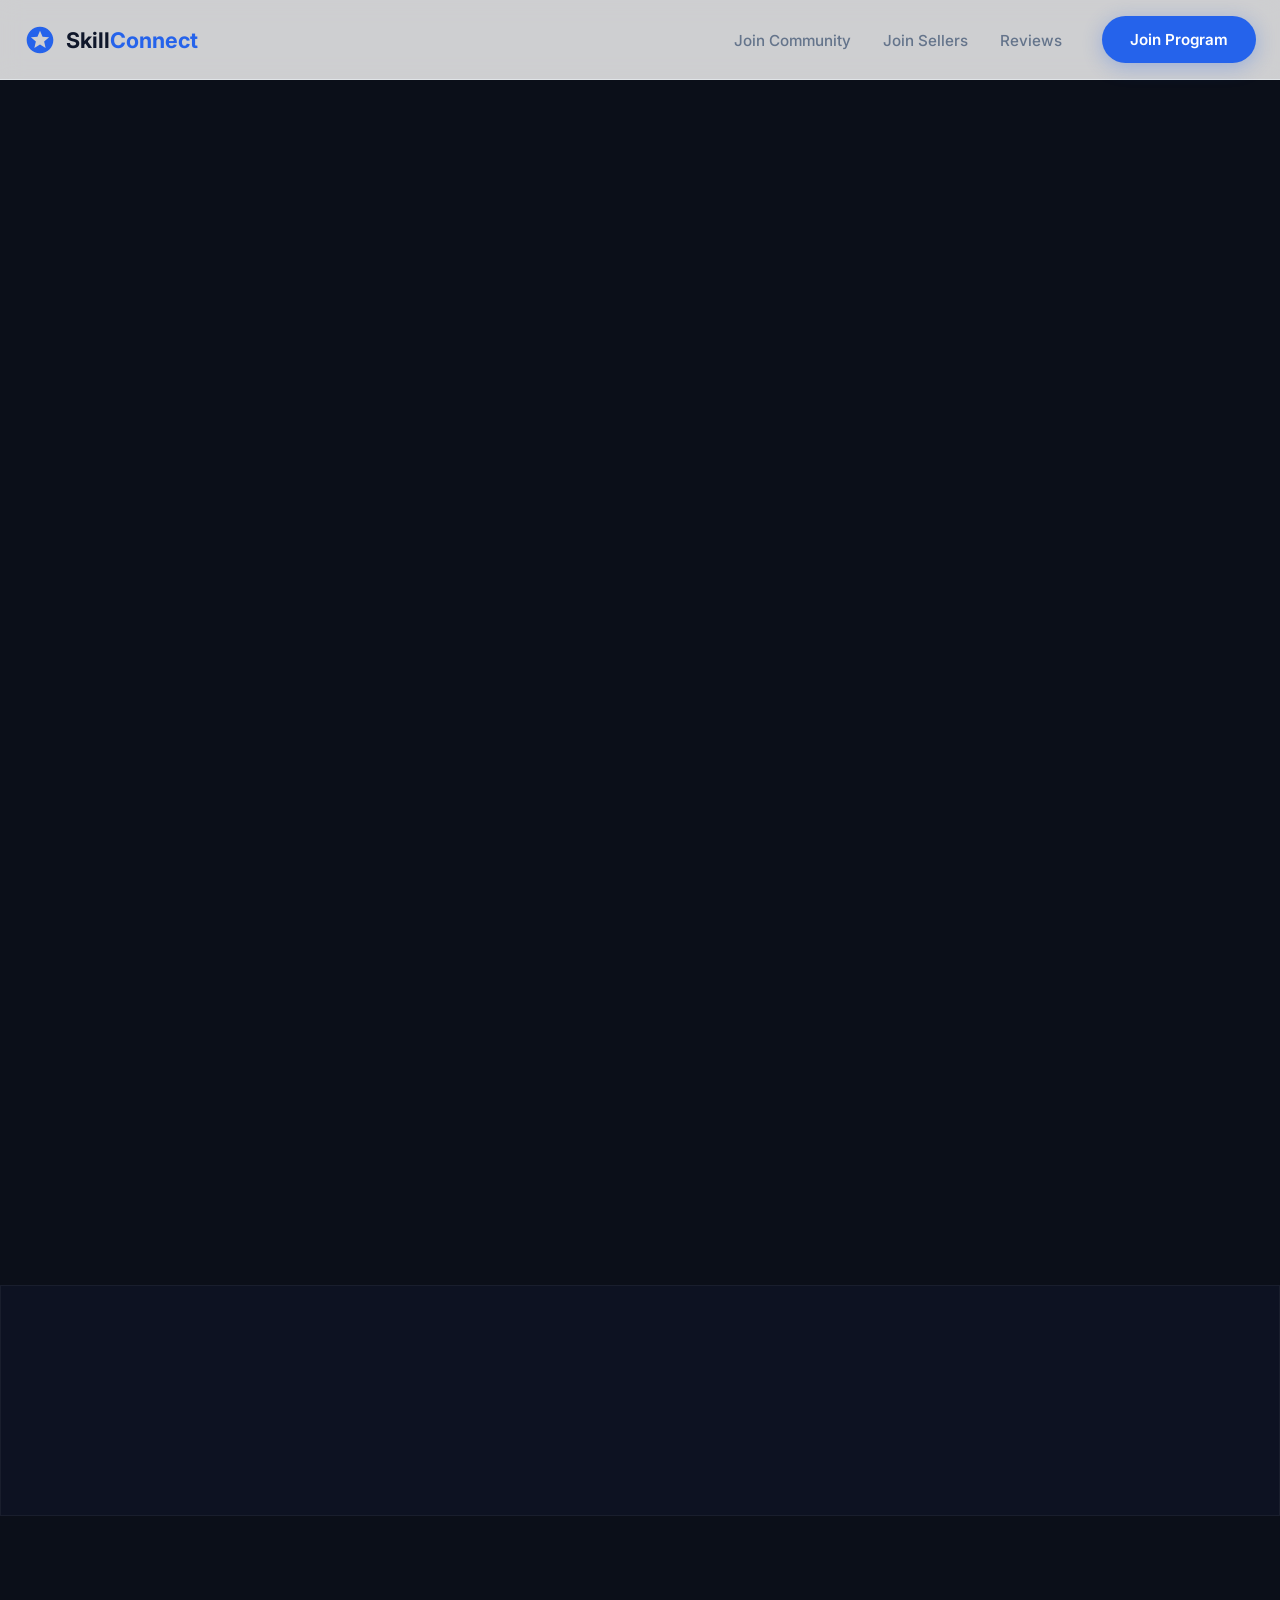
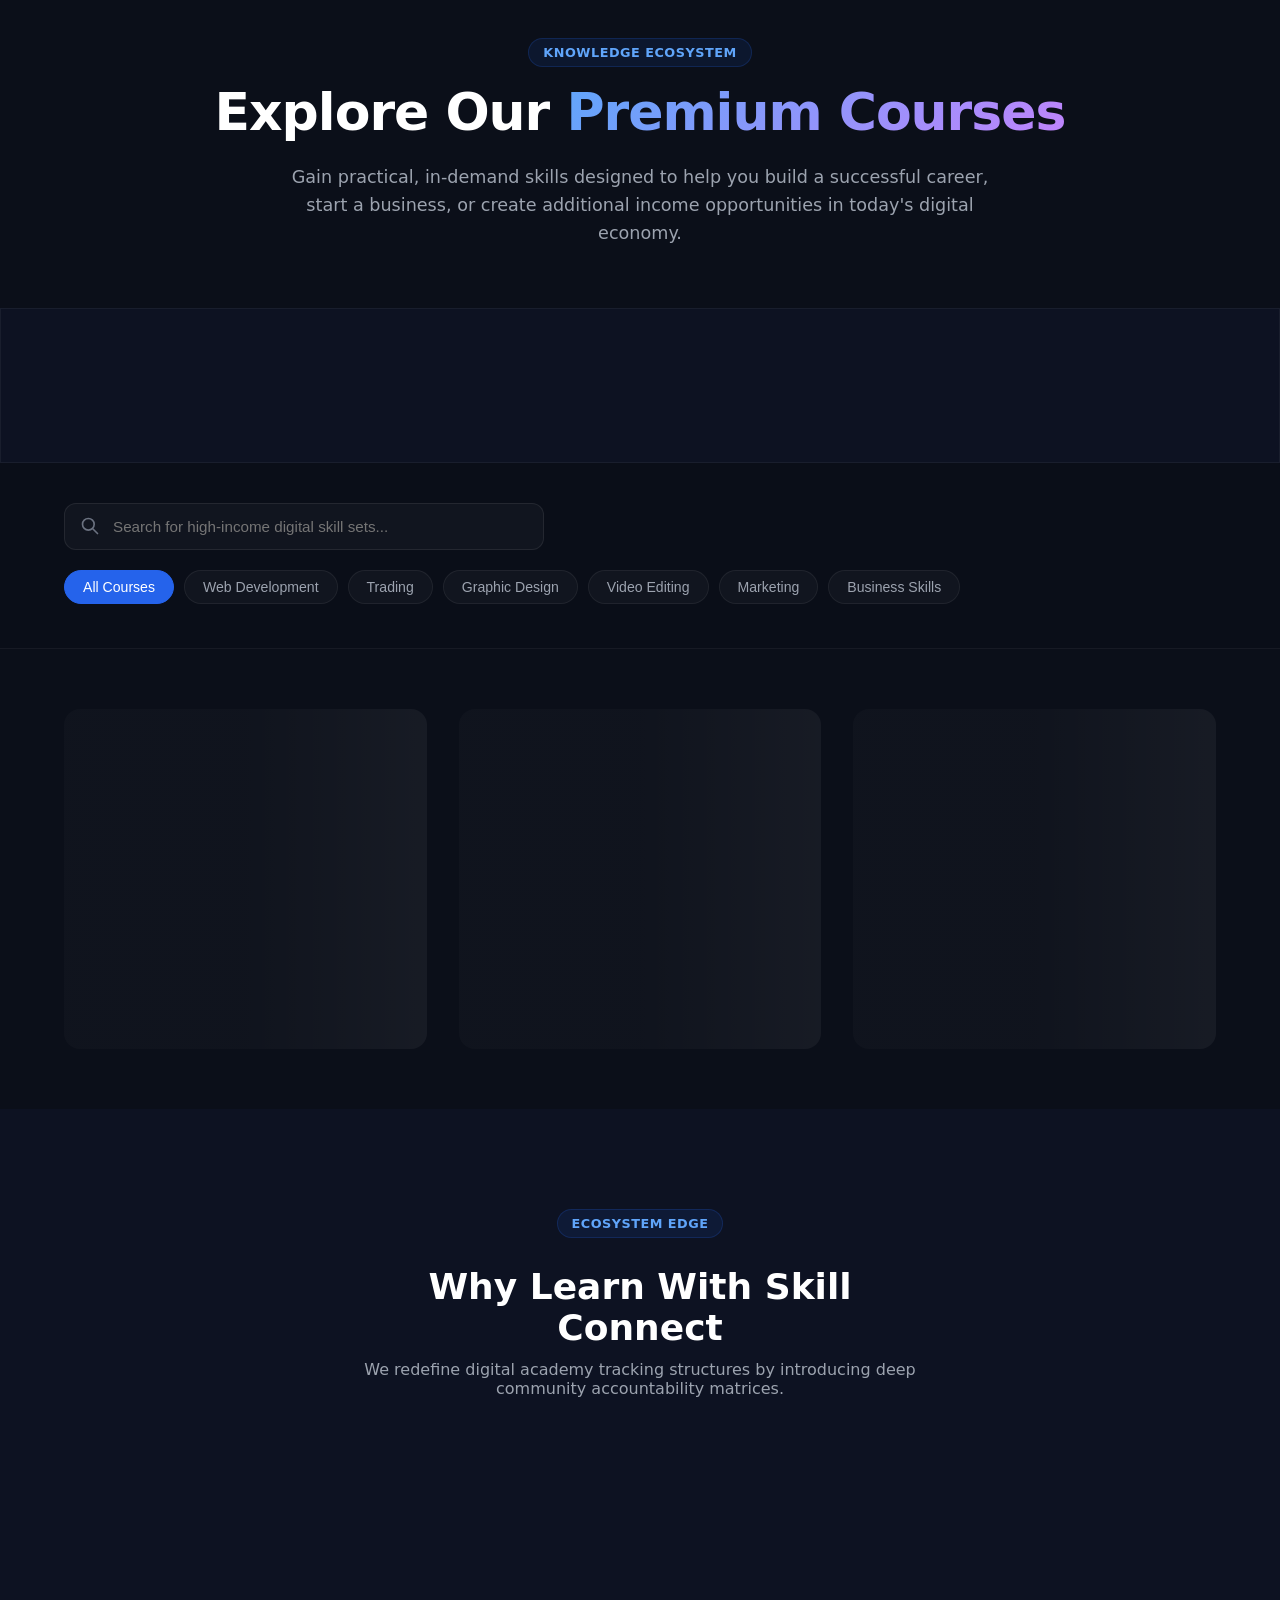
==== index.html @ 9b07a6cc "Add files via upload" ====
<!DOCTYPE html>
<html lang="en">
<head>
    <meta charset="UTF-8">
    <meta name="viewport" content="width=device-width, initial-scale=1.0">
    <title>Skill Connect Header</title>
    <link rel="preconnect" href="https://fonts.googleapis.com">
    <link rel="preconnect" href="https://fonts.gstatic.com" crossorigin>
    <link href="https://fonts.googleapis.com/css2?family=Inter:wght@400;500;600;700&display=swap" rel="stylesheet">
    <link rel="stylesheet" href="style.css">
</head>
<body>

    <header class="site-header" id="site-header">
        <div class="header-container">
            
            <a href="#" class="logo" aria-label="Skill Connect Home">
                <svg class="logo-icon" xmlns="http://www.w3.org/2000/svg" viewBox="0 0 24 24" fill="currentColor" width="32" height="32">
                    <path d="M11.99 2C6.47 2 2 6.48 2 12s4.47 10 9.99 10C17.52 22 22 17.52 22 12S17.52 2 11.99 2zm4.24 16L12 15.45 7.77 18l1.12-4.81-3.73-3.23 4.92-.42L12 5l1.92 4.53 4.92.42-3.73 3.23L16.23 18z"/>
                </svg>
                <span class="logo-text">Skill<span class="text-primary">Connect</span></span>
            </a>

            <div class="nav-overlay" id="nav-overlay" data-close-menu></div>

            <nav class="nav-menu-wrapper" id="nav-menu-wrapper" aria-label="Main Navigation">
                <ul class="nav-links">
                    <li><a href="auth.html" class="nav-link">Join Community</a></li>
                    <li><a href="auth.html" class="nav-link">Join Sellers</a></li>
                    <li><a href="testimony.html" class="nav-link">Reviews</a></li>
                </ul>
                
                <div class="header-actions">
                    <a href="auth.html" class="btn btn-primary">Join Program</a>
                </div>
            </nav>

            <button class="mobile-toggle" id="mobile-toggle" aria-expanded="false" aria-controls="nav-menu-wrapper" aria-label="Toggle navigation menu">
                <span class="hamburger-line"></span>
                <span class="hamburger-line"></span>
                <span class="hamburger-line"></span>
            </button>

        </div>
    </header>

    <main>
       <section class="about-hero" id="about-hero">
            <div class="about-container grid-2-col">
                <div class="hero-content reveal-left">
                    <span class="badge">Who We Are</span>
                    <h1 class="hero-title">Building Skills, <br><span class="text-gradient">Creating Opportunities</span></h1>
                    <p class="hero-subtitle">
                        Skill Connect is a premier ecosystem where high-income digital proficiency meets strategic financial empowerment. We bridge the gap between education and economic independence by equipping individuals with top-tier technical training while offering a robust, community-driven networking and referral structure to accelerate personal wealth.
                    </p>
                    <div class="hero-cta-group">
                        <a href="#vision-mission" class="btn btn-primary">Our Purpose</a>
                        <a href="#why-choose" class="btn btn-secondary">Why Skill Connect</a>
                    </div>
                </div>
              <div class="hero-visual reveal-right">
    <div class="image-wrapper">
        <div class="abstract-shape shape-1"></div>
        <div class="abstract-shape shape-2"></div>
        
        <div class="placeholder-img">
            <img src="free.png" alt="Dashboard Preview" class="dashboard-logo">
        </div>
    </div>
</div>
        </section>

        <section class="vision-mission" id="vision-mission">
    <div class="about-container grid-2-col">
        
        <div class="purpose-card vision-card reveal-up">
            <div class="card-icon-box">
                <img src="free2.png" alt="Our Vision Icon" class="card-custom-img" loading="lazy">
            </div>
            <h3>Our Vision</h3>
            <p class="card-text">
                To become Africa's leading community where individuals gain practical digital skills, financial empowerment, and opportunities for personal growth.
            </p>
        </div>

        <div class="purpose-card mission-card reveal-up">
            <div class="card-icon-box">
                <img src="free2.png" alt="Our Mission Icon" class="card-custom-img" loading="lazy">
            </div>
            <h3>Our Mission</h3>
            <p class="card-text">
                To equip people with modern digital skills, provide mentorship, create networking opportunities, and empower members to build sustainable income streams through education and community collaboration.
            </p>
        </div>

    </div>
</section>
<section class="statistics" id="statistics">
    <div class="about-container grid-4-col">
        <div class="stat-item reveal-up">
            <span class="stat-number" data-target="78">0</span><span class="stat-suffix">+</span>
            <p class="stat-label">Students Trained</p>
        </div>
        <div class="stat-item reveal-up">
            <span class="stat-number" data-target="3">0</span>
            <p class="stat-label">Leadership Members</p>
        </div>
        <div class="stat-item reveal-up">
            <span class="stat-number" data-target="2500">0</span><span class="stat-suffix">+</span>
            <p class="stat-label">Growing Community</p>
        </div>
        <div class="stat-item reveal-up">
            <span class="stat-number" data-target="12">0</span><span class="stat-suffix">+</span>
            <p class="stat-label">Multiple Skill Programs</p>
        </div>
    </div>
</section>

<section class="why-choose" id="why-choose">
    <div class="about-container">
        
        <div class="section-header reveal-up">
            <span class="badge">The Advantage</span>
            <h2>Why Strategic Networks Choose Us</h2>
            <p>We've combined modern interactive tech education with algorithmic referral leverage to ensure maximum value distribution.</p>
        </div>

        <div class="grid-4-col features-grid">
            
            <div class="feature-card reveal-up">
                <div class="feature-icon font-primary">
                    <img src="free.png" alt="Learn In-Demand Skills" class="feature-custom-img" loading="lazy">
                </div>
                <h4>Learn In-Demand Skills</h4>
                <p>Access curated bootcamps covering UI/UX, software programming, data structures, and tech sales framework structures.</p>
            </div>

            <div class="feature-card reveal-up">
                <div class="feature-icon font-accent">
                    <img src="free.png" alt="Earn Through Networking" class="feature-custom-img" loading="lazy">
                </div>
                <h4>Earn Through Networking</h4>
                <p>Capitalize on a powerful tier-based compensation loop. Share knowledge, scale networks, and generate residual capital assets.</p>
            </div>

            <div class="feature-card reveal-up">
                <div class="feature-icon font-primary">
                    <img src="free.png" alt="Supportive Community" class="feature-custom-img" loading="lazy">
                </div>
                <h4>Supportive Community</h4>
                <p>Accelerate alongside like-minded builders. Our peer accountability frameworks maximize skill assimilation and retention rates.</p>
            </div>

            <div class="feature-card reveal-up">
                <div class="feature-icon font-accent">
                    <img src="free.png" alt="Live Mentorship Programs" class="feature-custom-img" loading="lazy">
                </div>
                <h4>Live Mentorship Programs</h4>
                <p>Interact directly with veteran experts across weekly sync sessions, portfolio cleanups, and dynamic affiliate training models.</p>
            </div>

        </div>
    </div>
</section>

        <section class="leadership" id="leadership">
    <div class="about-container">
        
        <div class="section-header reveal-up">
            <span class="badge">The Masterminds</span>
            <h2>Meet Our Leadership Team</h2>
            <p>Guided by exceptional leaders focused on scaling educational reach and distributed system mechanics.</p>
        </div>

        <div class="grid-3-col team-grid">
            
            <div class="team-card reveal-up">
                <div class="team-img-frame">
                    <img src="free3.png" alt="Ewomazino Agbaje" class="team-member-img" loading="lazy">
                </div>
                <div class="team-info">
                    <h4>VINCENT CHIDIEBUBE.N</h4>
                    <p class="role">Chief Executive Officer</p>
                    <span class="bio">Strategic leader directing corporate infrastructure, platform innovation, and global partnership initiatives.</span>
                </div>
                <div class="team-socials">
                    <a href="#" aria-label="LinkedIn Profile"><svg xmlns="http://www.w3.org/2000/svg" width="18" height="18" fill="currentColor" viewBox="0 0 24 24"><path d="M19 0h-14c-2.761 0-5 2.239-5 5v14c0 2.761 2.239 5 5 5h14c2.762 0 5-2.239 5-5v-14c0-2.761-2.238-5-5-5zm-11 19h-3v-11h3v11zm-1.5-12.268c-.966 0-1.75-.79-1.75-1.764s.784-1.764 1.75-1.764 1.75.79 1.75 1.764-.783 1.764-1.75 1.764zm13.5 12.268h-3v-5.604c0-3.368-4-3.113-4 0v5.604h-3v-11h3v1.765c1.396-2.586 7-2.777 7 2.476v6.759z"/></svg></a>
                    <a href="#" aria-label="Twitter Profile"><svg xmlns="http://www.w3.org/2000/svg" width="18" height="18" fill="currentColor" viewBox="0 0 24 24"><path d="M24 4.557c-.883.392-1.832.656-2.828.775 1.017-.609 1.798-1.574 2.165-2.724-.951.564-2.005.974-3.127 1.195-.897-.957-2.178-1.555-3.594-1.555-3.179 0-5.515 2.966-4.797 6.045-4.091-.205-7.719-2.165-10.148-5.144-1.29 2.213-.669 5.108 1.523 6.574-.806-.026-1.566-.247-2.229-.616-.054 2.281 1.581 4.415 3.949 4.89-.693.188-1.452.232-2.224.084.626 1.956 2.444 3.379 4.6 3.419-2.07 1.623-4.678 2.348-7.29 2.04 2.179 1.397 4.768 2.212 7.548 2.212 9.142 0 14.307-7.721 13.995-14.646.962-.695 1.797-1.562 2.457-2.549z"/></svg></a>
                </div>
            </div>

            <div class="team-card reveal-up">
                <div class="team-img-frame">
                    <img src="images/team-coo.jpg" alt="Chidi Okechukwu" class="team-member-img" loading="lazy">
                </div>
                <div class="team-info">
                    <h4>Chidi Okechukwu</h4>
                    <p class="role">Director of Operations</p>
                    <span class="bio">Optimizing platform operations, ensuring zero-latency compensation matching, and handling localized logistics systems.</span>
                </div>
                <div class="team-socials">
                    <a href="#" aria-label="LinkedIn Profile"><svg xmlns="http://www.w3.org/2000/svg" width="18" height="18" fill="currentColor" viewBox="0 0 24 24"><path d="M19 0h-14c-2.761 0-5 2.239-5 5v14c0 2.761 2.239 5 5 5h14c2.762 0 5-2.239 5-5v-14c0-2.761-2.238-5-5-5zm-11 19h-3v-11h3v11zm-1.5-12.268c-.966 0-1.75-.79-1.75-1.764s.784-1.764 1.75-1.764 1.75.79 1.75 1.764-.783 1.764-1.75 1.764zm13.5 12.268h-3v-5.604c0-3.368-4-3.113-4 0v5.604h-3v-11h3v1.765c1.396-2.586 7-2.777 7 2.476v6.759z"/></svg></a>
                    <a href="#" aria-label="Twitter Profile"><svg xmlns="http://www.w3.org/2000/svg" width="18" height="18" fill="currentColor" viewBox="0 0 24 24"><path d="M24 4.557c-.883.392-1.832.656-2.828.775 1.017-.609 1.798-1.574 2.165-2.724-.951.564-2.005.974-3.127 1.195-.897-.957-2.178-1.555-3.594-1.555-3.179 0-5.515 2.966-4.797 6.045-4.091-.205-7.719-2.165-10.148-5.144-1.29 2.213-.669 5.108 1.523 6.574-.806-.026-1.566-.247-2.229-.616-.054 2.281 1.581 4.415 3.949 4.89-.693.188-1.452.232-2.224.084.626 1.956 2.444 3.379 4.6 3.419-2.07 1.623-4.678 2.348-7.29 2.04 2.179 1.397 4.768 2.212 7.548 2.212 9.142 0 14.307-7.721 13.995-14.646.962-.695 1.797-1.562 2.457-2.549z"/></svg></a>
                </div>
            </div>

            <div class="team-card reveal-up">
                <div class="team-img-frame">
                    <img src="images/team-education.jpg" alt="Amina Bello" class="team-member-img" loading="lazy">
                </div>
                <div class="team-info">
                    <h4>Amina Bello</h4>
                    <p class="role">Director of Education</p>
                    <span class="bio">Curating interactive curricula, organizing technical mentor networks, and assuring modern standards across modules.</span>
                </div>
                <div class="team-socials">
                    <a href="#" aria-label="LinkedIn Profile"><svg xmlns="http://www.w3.org/2000/svg" width="18" height="18" fill="currentColor" viewBox="0 0 24 24"><path d="M19 0h-14c-2.761 0-5 2.239-5 5v14c0 2.761 2.239 5 5 5h14c2.762 0 5-2.239 5-5v-14c0-2.761-2.238-5-5-5zm-11 19h-3v-11h3v11zm-1.5-12.268c-.966 0-1.75-.79-1.75-1.764s.784-1.764 1.75-1.764 1.75.79 1.75 1.764-.783 1.764-1.75 1.764zm13.5 12.268h-3v-5.604c0-3.368-4-3.113-4 0v5.604h-3v-11h3v1.765c1.396-2.586 7-2.777 7 2.476v6.759z"/></svg></a>
                    <a href="#" aria-label="Twitter Profile"><svg xmlns="http://www.w3.org/2000/svg" width="18" height="18" fill="currentColor" viewBox="0 0 24 24"><path d="M24 4.557c-.883.392-1.832.656-2.828.775 1.017-.609 1.798-1.574 2.165-2.724-.951.564-2.005.974-3.127 1.195-.897-.957-2.178-1.555-3.594-1.555-3.179 0-5.515 2.966-4.797 6.045-4.091-.205-7.719-2.165-10.148-5.144-1.29 2.213-.669 5.108 1.523 6.574-.806-.026-1.566-.247-2.229-.616-.054 2.281 1.581 4.415 3.949 4.89-.693.188-1.452.232-2.224.084.626 1.956 2.444 3.379 4.6 3.419-2.07 1.623-4.678 2.348-7.29 2.04 2.179 1.397 4.768 2.212 7.548 2.212 9.142 0 14.307-7.721 13.995-14.646.962-.695 1.797-1.562 2.457-2.549z"/></svg></a>
                </div>
            </div>

        </div>
    </div>
</section>
    
        <main class="academy-wrapper">
        
        <header class="academy-header">
            <div class="courses-container">
                <span class="badge">Knowledge Ecosystem</span>
                <h1 class="academy-title">Explore Our <span class="text-gradient">Premium Courses</span></h1>
                <p class="academy-subtitle">Gain practical, in-demand skills designed to help you build a successful career, start a business, or create additional income opportunities in today's digital economy.</p>
            </div>
        </header>

        <section class="stats-banner" id="statistics">
            <div class="courses-container stats-grid">
                <div class="stat-box reveal-up">
                    <div class="stat-number-wrapper"><span class="stat-number" data-target="12">0</span><span class="stat-suffix">+</span></div>
                    <p class="stat-label">Multiple Skill Programs</p>
                </div>
                <div class="stat-box reveal-up">
                    <div class="stat-number-wrapper"><span class="stat-number" data-target="150">0</span><span class="stat-suffix">+</span></div>
                    <p class="stat-label">Live Training Sessions</p>
                </div>
                <div class="stat-box reveal-up">
                    <div class="stat-number-wrapper"><span class="stat-number" data-target="45">0</span><span class="stat-suffix">+</span></div>
                    <p class="stat-label">Practical Projects</p>
                </div>
                <div class="stat-box reveal-up">
                    <div class="stat-number-wrapper"><span class="stat-number" data-target="5000">0</span><span class="stat-suffix">+</span></div>
                    <p class="stat-label">Community Support</p>
                </div>
            </div>
        </section>

        <section class="control-console">
            <div class="courses-container">
                <div class="console-wrapper">
                    <div class="search-field">
                        <svg class="search-icon" xmlns="http://www.w3.org/2000/svg" fill="none" viewBox="0 0 24 24" stroke="currentColor" width="20" height="20">
                            <path stroke-linecap="round" stroke-linejoin="round" stroke-width="2" d="M21 21l-6-6m2-5a7 7 0 11-14 0 7 7 0 0114 0z" />
                        </svg>
                        <input type="text" id="course-search" placeholder="Search for high-income digital skill sets...">
                    </div>
                    
                    <div class="filter-track" id="filter-buttons-container">
                        <button class="filter-btn active" data-filter="all">All Courses</button>
                        <button class="filter-btn" data-filter="web-dev">Web Development</button>
                        <button class="filter-btn" data-filter="trading">Trading</button>
                        <button class="filter-btn" data-filter="graphic-design">Graphic Design</button>
                        <button class="filter-btn" data-filter="video-editing">Video Editing</button>
                        <button class="filter-btn" data-filter="marketing">Marketing</button>
                        <button class="filter-btn" data-filter="business-skills">Business Skills</button>
                    </div>
                </div>
            </div>
        </section>

        <section class="courses-display-section">
            <div class="courses-container">
                <div class="courses-grid" id="courses-render-grid">
                    <div class="skeleton-card"></div>
                    <div class="skeleton-card"></div>
                    <div class="skeleton-card"></div>
                </div>
            </div>
        </section>

        <section class="why-learn-section">
            <div class="courses-container">
                <div class="sub-header text-center">
                    <span class="badge">Ecosystem Edge</span>
                    <h2>Why Learn With Skill Connect</h2>
                    <p>We redefine digital academy tracking structures by introducing deep community accountability matrices.</p>
                </div>
                <div class="perks-grid">
                    <div class="perk-card glass-card reveal-up">
                        <div class="perk-icon">✓</div>
                        <h4>Live Interactive Classes</h4>
                        <p>Sync in real time with high-tier tech experts handling core conceptual architecture queries.</p>
                    </div>
                    <div class="perk-card glass-card reveal-up">
                        <div class="perk-icon">✓</div>
                        <h4>Practical Projects</h4>
                        <p>Build enterprise portfolio code bases, functional landing designs, and real asset campaigns.</p>
                    </div>
                    <div class="perk-card glass-card reveal-up">
                        <div class="perk-icon">✓</div>
                        <h4>Community Support</h4>
                        <p>Leverage immediate multi-tier collaborative learning with dedicated engineering circles.</p>
                    </div>
                    <div class="perk-card glass-card reveal-up">
                        <div class="perk-icon">✓</div>
                        <h4>Lifetime Learning Resources</h4>
                        <p>Retain full continuous cloud infrastructure access across upgraded modern curriculum modules.</p>
                    </div>
                    <div class="perk-card glass-card reveal-up">
                        <div class="perk-icon">✓</div>
                        <h4>Mentorship Opportunities</h4>
                        <p>Gain uninhibited strategic career tracking blueprints with active technical leads.</p>
                    </div>
                    <div class="perk-card glass-card reveal-up">
                        <div class="perk-icon">✓</div>
                        <h4>Career Growth Path</h4>
                        <p>Transition from conceptual digital foundations straight to direct localized income streams.</p>
                    </div>
                </div>
            </div>
        </section>

        <section class="success-banner-area">
            <div class="courses-container">
                <div class="banner-glass-inner reveal-up">
                    <div class="banner-text-block">
                        <h3>Join a growing community of learners building valuable skills and creating new opportunities.</h3>
                        <p>Unlock the strategic dual matrix: Build high-demand digital workflows while monetizing community reach parameters seamlessly.</p>
                    </div>
                    <div class="banner-cta-group">
                        <a href="auth.html" class="btn btn-primary">Join Program</a>
                        <a href="auth.html" class="btn btn-secondary">Become a Member</a>
                    </div>
                </div>
            </div>
        </section>
    </main>

    <script type="module" src="script.js"></script>
</body>
</html>
---- style.css ----
/* ==========================================================================
   1. CSS VARIABLES & RESET
   ========================================================================== */
:root {
    /* Color Palette */
    --clr-primary: #2563EB;
    --clr-primary-hover: #1D4ED8;
    --clr-secondary: #0F172A;
    --clr-accent: #F59E0B;
    --clr-bg: #FFFFFF;
    --clr-text-main: #334155;
    --clr-text-muted: #64748B;
    
    /* Layout Details */
    --header-height: 80px;
    --header-height-sticky: 70px;
    --font-main: 'Inter', sans-serif;
    --transition-smooth: all 0.3s cubic-bezier(0.4, 0, 0.2, 1);
    --shadow-soft: 0 4px 6px -1px rgba(0, 0, 0, 0.05), 0 2px 4px -1px rgba(0, 0, 0, 0.03);
    --shadow-premium: 0 10px 30px -10px rgba(15, 23, 42, 0.08);
}

* {
    margin: 0;
    padding: 0;
    box-sizing: border-box;
}

html {
    scroll-behavior: smooth;
    font-family: var(--font-main);
    color: var(--clr-text-main);
    background-color: var(--clr-bg);
}

ul {
    list-style: none;
}

a {
    text-decoration: none;
    color: inherit;
}

/* ==========================================================================
   2. HEADER & CONTAINER LAYOUT
   ========================================================================== */
.site-header {
    position: fixed;
    top: 0;
    left: 0;
    width: 100%;
    height: var(--header-height);
    background-color: rgba(255, 255, 255, 0.8);
    backdrop-filter: blur(12px);
    -webkit-backdrop-filter: blur(12px);
    border-bottom: 1px solid rgba(241, 245, 249, 0.6);
    z-index: 1000;
    transition: var(--transition-smooth);
    display: flex;
    align-items: center;
}

/* Sticky Class triggered via JavaScript */
.site-header.is-sticky {
    height: var(--header-height-sticky);
    background-color: rgba(255, 255, 255, 0.9);
    box-shadow: var(--shadow-premium);
}

.header-container {
    width: 100%;
    max-width: 1280px;
    margin: 0 auto;
    padding: 0 24px;
    display: flex;
    align-items: center;
    justify-content: space-between;
}

/* ==========================================================================
   3. LOGO STYLING
   ========================================================================== */
.logo {
    display: flex;
    align-items: center;
    gap: 10px;
    font-weight: 700;
    font-size: 1.35rem;
    color: var(--clr-secondary);
    transition: var(--transition-smooth);
    z-index: 1010;
}

.logo-icon {
    color: var(--clr-primary);
    transition: var(--transition-smooth);
}

.logo:hover .logo-icon {
    transform: rotate(-10deg) scale(1.05);
}

.text-primary {
    color: var(--clr-primary);
}

/* ==========================================================================
   4. NAVIGATION LINKS & BUTTONS
   ========================================================================== */
.nav-menu-wrapper {
    display: flex;
    align-items: center;
    gap: 40px;
}

.nav-links {
    display: flex;
    align-items: center;
    gap: 32px;
}

.nav-link {
    font-size: 0.95rem;
    font-weight: 500;
    color: var(--clr-text-muted);
    padding: 8px 0;
    position: relative;
    transition: var(--transition-smooth);
}

.nav-link:hover, 
.nav-link.active {
    color: var(--clr-primary);
}

/* Animated Underline effect */
.nav-link::after {
    content: '';
    position: absolute;
    bottom: 0;
    left: 0;
    width: 0;
    height: 2px;
    background-color: var(--clr-primary);
    transition: var(--transition-smooth);
}

.nav-link:hover::after,
.nav-link.active::after {
    width: 100%;
}

/* Button UI */
.btn {
    display: inline-flex;
    align-items: center;
    justify-content: center;
    padding: 12px 24px;
    border-radius: 8px;
    font-weight: 600;
    font-size: 0.95rem;
    transition: var(--transition-smooth);
    cursor: pointer;
    border: none;
}

.btn-primary {
    background-color: var(--clr-primary);
    color: #ffffff;
    box-shadow: 0 4px 14px rgba(37, 99, 235, 0.2);
}

.btn-primary:hover {
    background-color: var(--clr-primary-hover);
    transform: translateY(-2px);
    box-shadow: 0 6px 20px rgba(37, 99, 235, 0.3);
}

.btn-primary:active {
    transform: translateY(0);
}

/* ==========================================================================
   5. MOBILE MENU UI (Hamburger & Overlay)
   ========================================================================== */
.mobile-toggle {
    display: none;
    flex-direction: column;
    justify-content: space-between;
    width: 24px;
    height: 18px;
    background: transparent;
    border: none;
    cursor: pointer;
    z-index: 1010;
    padding: 0;
}

.hamburger-line {
    width: 100%;
    height: 2px;
    background-color: var(--clr-secondary);
    border-radius: 2px;
    transition: var(--transition-smooth);
    transform-origin: left center;
}

.nav-overlay {
    position: fixed;
    top: 0;
    left: 0;
    width: 100%;
    height: 100vh;
    background-color: rgba(15, 23, 42, 0.3);
    backdrop-filter: blur(4px);
    -webkit-backdrop-filter: blur(4px);
    z-index: 998;
    opacity: 0;
    pointer-events: none;
    transition: var(--transition-smooth);
}

/* ==========================================================================
   6. RESPONSIVE MEDIA QUERIES (Breakpoints)
   ========================================================================== */
@media (max-width: 992px) {
    .mobile-toggle {
        display: flex;
    }

    .nav-menu-wrapper {
        position: fixed;
        top: 0;
        right: -100%;
        width: 300px;
        height: 100vh;
        background-color: var(--clr-bg);
        box-shadow: -10px 0 30px rgba(0, 0, 0, 0.05);
        flex-direction: column;
        align-items: flex-start;
        justify-content: flex-start;
        padding: 100px 32px 40px 32px;
        gap: 40px;
        z-index: 999;
        transition: right 0.4s cubic-bezier(0.4, 0, 0.2, 1);
    }

    .nav-links {
        flex-direction: column;
        align-items: flex-start;
        width: 100%;
        gap: 24px;
    }

    .nav-link {
        font-size: 1.1rem;
        width: 100%;
        display: block;
    }

    .header-actions {
        width: 100%;
    }

    .header-actions .btn {
        width: 100%;
    }

    /* Mobile Menu Open States Triggered via JS */
    body.menu-is-open {
        overflow: hidden;
    }

    body.menu-is-open .nav-menu-wrapper {
        right: 0;
    }

    body.menu-is-open .nav-overlay {
        opacity: 1;
        pointer-events: auto;
    }

    /* Hamburger Animation States */
    body.menu-is-open .mobile-toggle .hamburger-line:nth-child(1) {
        transform: rotate(45deg) translateY(-2px);
    }

    body.menu-is-open .mobile-toggle .hamburger-line:nth-child(2) {
        opacity: 0;
        transform: translateX(-10px);
    }

    body.menu-is-open .mobile-toggle .hamburger-line:nth-child(3) {
        transform: rotate(-45deg) translateY(2px);
    }
}


/* ==========================================================================
   HERO SECTION STYLE: ABOUT HERO
   ========================================================================== */

:root {
    --primary-color: #2563eb;
    --primary-glow: rgba(37, 99, 235, 0.15);
    --accent-glow: rgba(147, 51, 234, 0.15);
    --text-main: #ffffff;
    --text-muted: #9ca3af;
    --glass-bg: rgba(255, 255, 255, 0.03);
    --glass-border: rgba(255, 255, 255, 0.08);
}

.about-hero {
    position: relative;
    padding: 140px 0 100px 0;
    background-color: #0b0f19;
    overflow: hidden;
}

/* Container & Layout */
.about-container {
    max-width: 1200px;
    margin: 0 auto;
    padding: 0 24px;
}

.grid-2-col {
    display: grid;
    grid-template-columns: 1.1fr 0.9fr;
    gap: 64px;
    align-items: center;
}

/* Content Elements */
.hero-content {
    position: relative;
    z-index: 2;
}

.hero-content .badge {
    display: inline-block;
    padding: 6px 14px;
    background: rgba(37, 99, 235, 0.1);
    border: 1px solid rgba(37, 99, 235, 0.2);
    color: #60a5fa;
    border-radius: 100px;
    font-size: 0.85rem;
    font-weight: 600;
    letter-spacing: 0.5px;
    margin-bottom: 24px;
    text-transform: uppercase;
}

.hero-title {
    font-size: clamp(2.5rem, 5vw, 3.75rem);
    line-height: 1.15;
    font-weight: 800;
    color: var(--text-main);
    letter-spacing: -1px;
    margin-bottom: 24px;
}

/* Gradient Text Effect */
.text-gradient {
    background: linear-gradient(135deg, #3b82f6 0%, #a855f7 100%);
    -webkit-background-clip: text;
    -webkit-text-fill-color: transparent;
    background-clip: text;
}

.hero-subtitle {
    font-size: 1.1rem;
    line-height: 1.75;
    color: var(--text-muted);
    margin-bottom: 40px;
    max-width: 580px;
}

/* Button & Actions Layout */
.hero-cta-group {
    display: flex;
    gap: 16px;
    flex-wrap: wrap;
}

.btn {
    display: inline-flex;
    align-items: center;
    justify-content: center;
    padding: 14px 28px;
    font-size: 0.95rem;
    font-weight: 600;
    border-radius: 12px;
    transition: all 0.3s cubic-bezier(0.25, 1, 0.5, 1);
    text-decoration: none;
    cursor: pointer;
}

.btn-primary {
    background: var(--primary-color);
    color: #ffffff;
    box-shadow: 0 4px 20px rgba(37, 99, 235, 0.3);
}

.btn-primary:hover {
    background: #1d4ed8;
    transform: translateY(-2px);
    box-shadow: 0 6px 24px rgba(37, 99, 235, 0.4);
}

.btn-secondary {
    background: rgba(255, 255, 255, 0.05);
    color: #ffffff;
    border: 1px solid var(--glass-border);
    backdrop-filter: blur(8px);
}

.btn-secondary:hover {
    background: rgba(255, 255, 255, 0.1);
    border-color: rgba(255, 255, 255, 0.2);
    transform: translateY(-2px);
}

/* Visuals & Abstract Graphic Elements */
.hero-visual {
    position: relative;
    display: flex;
    justify-content: center;
    align-items: center;
}

.image-wrapper {
    position: relative;
    width: 90%; /* Responsive to screen width */
    max-width: 440px; /* Limits size on huge screens */
    margin: 0 auto; /* Centers it automatically */
    aspect-ratio: 1 / 1;
    display: flex;
    justify-content: center;
    align-items: center;
}

/* Ensure the image fills the placeholder but doesn't overflow */
.dashboard-logo {
    width: 80%; /* Takes up 80% of the placeholder container */
    height: auto;
    object-fit: contain; /* Prevents stretching */
    z-index: 2;
}

/* Hide the leftover SVG code if you aren't using it anymore */
/* If you want to keep it, make sure it has the same class as dashboard-logo */

/* Decorative Dynamic Lights Glows */
.abstract-shape {
    position: absolute;
    border-radius: 50%;
    filter: blur(60px);
    z-index: 1;
    opacity: 0.6;
}

.shape-1 {
    width: 260px;
    height: 260px;
    background: var(--primary-color);
    top: -10%;
    left: -10%;
    animation: floatingGlow 8s infinite alternate ease-in-out;
}

.shape-2 {
    width: 220px;
    height: 220px;
    background: #7c3aed;
    bottom: -5%;
    right: -5%;
    animation: floatingGlow 8s infinite alternate-reverse ease-in-out;
}

/* Main Display Placeholder Container */
.placeholder-img {
    position: relative;
    z-index: 2;
    width: 100%;
    height: 100%;
    background: var(--glass-bg);
    /* Alternative texture option using background image properties if needed */
    /* background: url('image_bff3d9.jpg') center/cover no-repeat; */
    border: 1px solid var(--glass-border);
    backdrop-filter: blur(16px);
    border-radius: 24px;
    display: flex;
    justify-content: center;
    align-items: center;
    box-shadow: 0 24px 50px rgba(0, 0, 0, 0.4);
}

.placeholder-img svg {
    width: 80px;
    height: 80px;
    color: rgba(255, 255, 255, 0.15);
    transition: color 0.3s ease, transform 0.5s ease;
}

.placeholder-img:hover svg {
    color: rgba(37, 99, 235, 0.4);
    transform: scale(1.05);
}

/* Ambient Floating Keyframes Configuration */
@keyframes floatingGlow {
    0% { transform: translate(0, 0) scale(1); }
    100% { transform: translate(20px, 15px) scale(1.1); }
}

/* ==========================================================================
   INTERSECTION OBSERVER REVEAL ANIMATIONS
   ========================================================================== */
.reveal-left, .reveal-right {
    opacity: 0;
    transition: transform 0.8s cubic-bezier(0.25, 1, 0.5, 1), opacity 0.8s ease;
}

.reveal-left { transform: translateX(-40px); }
.reveal-right { transform: translateX(40px); }

.reveal-active {
    opacity: 1;
    transform: translateX(0);
}

/* ==========================================================================
   RESPONSIVE MEDIA MEDIA BREAKPOINTS RULES
   ========================================================================== */
@media (max-width: 992px) {
    .grid-2-col {
        grid-template-columns: 1fr;
        gap: 56px;
        text-align: center;
    }

    .hero-subtitle {
        margin-left: auto;
        margin-right: auto;
    }

    .hero-cta-group {
        justify-content: center;
    }
    
    .image-wrapper {
        max-width: 380px;
    }
}

@media (max-width: 576px) {
    .about-hero {
        padding-top: 100px;
    }
    
    .hero-cta-group .btn {
        width: 100%;
    }
}


/* ==========================================================================
   VISION AND MISSION STYLE
   ========================================================================== */

.vision-mission {
    padding: 80px 0;
    background-color: #0b0f19; /* Matches your core dark ecosystem theme */
    position: relative;
}

/* Reusable Container Configuration */
.vision-mission .about-container {
    max-width: 1200px;
    margin: 0 auto;
    padding: 0 24px;
}

/* Component Grid Core Rules */
.vision-mission .grid-2-col {
    display: grid;
    grid-template-columns: repeat(2, 1fr);
    gap: 32px;
}

/* Cards Structural Blueprint */
.purpose-card {
    background: rgba(255, 255, 255, 0.03);
    border: 1px solid rgba(255, 255, 255, 0.08);
    backdrop-filter: blur(12px);
    border-radius: 20px;
    padding: 40px;
    transition: transform 0.4s cubic-bezier(0.25, 1, 0.5, 1), 
                box-shadow 0.4s ease, 
                border-color 0.4s ease;
    position: relative;
    overflow: hidden;
}

/* Interactive Focus States */
.purpose-card:hover {
    transform: translateY(-6px);
    background: rgba(255, 255, 255, 0.05);
    box-shadow: 0 20px 40px rgba(0, 0, 0, 0.3);
}

.vision-card:hover {
    border-color: rgba(37, 99, 235, 0.4); /* Subtly tinted Primary Blue border on hover */
}

.mission-card:hover {
    border-color: rgba(147, 51, 234, 0.4); /* Subtly tinted Accent Purple border on hover */
}

/* Icon / Image Frame Container */
.card-icon-box {
    width: 64px;
    height: 64px;
    border-radius: 14px;
    display: flex;
    justify-content: center;
    align-items: center;
    margin-bottom: 24px;
    background: rgba(255, 255, 255, 0.05);
    border: 1px solid rgba(255, 255, 255, 0.1);
    transition: transform 0.3s ease;
}

.purpose-card:hover .card-icon-box {
    transform: scale(1.08);
}

/* Brand Tints for Icon Boxes */
.vision-card .card-icon-box {
    background: rgba(37, 99, 235, 0.1);
    border-color: rgba(37, 99, 235, 0.2);
}

.mission-card .card-icon-box {
    background: rgba(147, 51, 234, 0.1);
    border-color: rgba(147, 51, 234, 0.2);
}

/* Custom Image Properties */
.card-custom-img {
    width: 32px;
    height: 32px;
    object-fit: contain;
    display: block;
}

/* Typography Elements */
.purpose-card h3 {
    font-size: 1.5rem;
    font-weight: 700;
    color: #ffffff;
    margin: 0 0 16px 0;
    letter-spacing: -0.5px;
}

.card-text {
    font-size: 1.05rem;
    line-height: 1.65;
    color: #9ca3af; /* Crisp legible grey text tone */
    margin: 0;
}

/* ==========================================================================
   REVEAL STREAMS ANIMATION DEFAULTS
   ========================================================================== */
.reveal-up {
    opacity: 0;
    transform: translateY(30px);
    transition: transform 0.8s cubic-bezier(0.25, 1, 0.5, 1), opacity 0.8s ease;
}

.reveal-up.reveal-active {
    opacity: 1;
    transform: translateY(0);
}

/* Staggering card transition offsets */
.vision-mission .grid-2-col > div:nth-child(2) {
    transition-delay: 0.15s;
}

/* ==========================================================================
   RESPONSIVE DESIGN SYSTEM MEDIA QUERY BREAKPOINTS
   ========================================================================== */
@media (max-width: 768px) {
    .vision-mission .grid-2-col {
        grid-template-columns: 1fr; /* Stacks cards cleanly vertically on mobile screens */
        gap: 24px;
    }
    
    .purpose-card {
        padding: 32px;
    }
}


/* ==========================================================================
   STATISTICS & WHY CHOOSE US STYLE
   ========================================================================== */

/* --- 1. Core Reusable Layout Utilities --- */
.about-container {
    max-width: 1200px;
    margin: 0 auto;
    padding: 0 24px;
}

.grid-4-col {
    display: grid;
    grid-template-columns: repeat(4, 1fr);
    gap: 24px;
}

/* --- 2. Statistics Bar Styles --- */
.statistics {
    padding: 60px 0;
    background: #0d1222; /* Slightly altered dark layout offset */
    border: 1px solid rgba(255, 255, 255, 0.05);
    position: relative;
    z-index: 5;
}

.stat-item {
    text-align: center;
    padding: 16px;
}

.stat-number {
    font-size: clamp(2rem, 4vw, 2.75rem);
    font-weight: 800;
    color: #ffffff;
    letter-spacing: -1px;
}

.stat-suffix {
    font-size: 1.75rem;
    font-weight: 700;
    color: #2563eb; /* Primary accent color link pointer */
    margin-left: 2px;
}

.stat-label {
    font-size: 0.95rem;
    color: #9ca3af;
    margin-top: 8px;
    font-weight: 500;
}

/* --- 3. Why Choose Us Section Styles --- */
.why-choose {
    padding: 100px 0;
    background-color: #0b0f19;
}

.section-header {
    text-align: center;
    max-width: 650px;
    margin: 0 auto 56px auto;
}

.section-header .badge {
    display: inline-block;
    padding: 6px 14px;
    background: rgba(147, 51, 234, 0.1);
    border: 1px solid rgba(147, 51, 234, 0.2);
    color: #c084fc;
    border-radius: 100px;
    font-size: 0.8rem;
    font-weight: 600;
    letter-spacing: 0.5px;
    text-transform: uppercase;
    margin-bottom: 16px;
}

.section-header h2 {
    font-size: clamp(2rem, 3.5vw, 2.5rem);
    font-weight: 800;
    color: #ffffff;
    letter-spacing: -0.5px;
    margin-bottom: 16px;
}

.section-header p {
    font-size: 1.05rem;
    color: #9ca3af;
    line-height: 1.6;
}

/* --- 4. Feature Cards Layout --- */
.features-grid {
    margin-top: 16px;
}

.feature-card {
    background: rgba(255, 255, 255, 0.02);
    border: 1px solid rgba(255, 255, 255, 0.06);
    border-radius: 16px;
    padding: 32px 24px;
    transition: transform 0.3s cubic-bezier(0.25, 1, 0.5, 1), 
                box-shadow 0.3s ease, 
                border-color 0.3s ease;
}

.feature-card:hover {
    transform: translateY(-5px);
    background: rgba(255, 255, 255, 0.04);
    box-shadow: 0 16px 36px rgba(0, 0, 0, 0.25);
}

/* Color Brand Overrides on Feature Frame Hover states */
.feature-card:has(.font-primary):hover {
    border-color: rgba(37, 99, 235, 0.3);
}

.feature-card:has(.font-accent):hover {
    border-color: rgba(147, 51, 234, 0.3);
}

/* Feature Icon Wrap Base Layouts */
.feature-icon {
    width: 48px;
    height: 48px;
    border-radius: 12px;
    display: flex;
    justify-content: center;
    align-items: center;
    margin-bottom: 20px;
    transition: transform 0.3s ease;
}

.feature-card:hover .feature-icon {
    transform: scale(1.05) rotate(2deg);
}

.font-primary {
    background: rgba(37, 99, 235, 0.1);
}

.font-accent {
    background: rgba(147, 51, 234, 0.1);
}

/* Image Core Properties inside Wrapper Frame */
.feature-custom-img {
    width: 24px;
    height: 24px;
    object-fit: contain;
    display: block;
}

/* Feature Typography */
.feature-card h4 {
    font-size: 1.2rem;
    font-weight: 700;
    color: #ffffff;
    margin-bottom: 12px;
    letter-spacing: -0.3px;
}

.feature-card p {
    font-size: 0.92rem;
    line-height: 1.6;
    color: #9ca3af;
    margin: 0;
}

/* --- 5. Javascript Intersection Observer Support classes --- */
.reveal-up {
    opacity: 0;
    transform: translateY(30px);
    transition: transform 0.7s cubic-bezier(0.25, 1, 0.5, 1), opacity 0.7s ease;
}

.reveal-up.reveal-active {
    opacity: 1;
    transform: translateY(0);
}

/* Stagger grid transitions on layout rendering steps */
.features-grid .feature-card:nth-child(1) { transition-delay: 0s; }
.features-grid .feature-card:nth-child(2) { transition-delay: 0.1s; }
.features-grid .feature-card:nth-child(3) { transition-delay: 0.2s; }
.features-grid .feature-card:nth-child(4) { transition-delay: 0.3s; }

/* ==========================================================================
   RESPONSIVE DESIGN SYSTEM BREAKPOINTS MEDIA QUERIES
   ========================================================================== */
@media (max-width: 1024px) {
    .grid-4-col {
        grid-template-columns: repeat(2, 1fr);
        gap: 24px;
    }
}

@media (max-width: 640px) {
    .grid-4-col {
        grid-template-columns: 1fr;
        gap: 20px;
    }
    
    .statistics {
        padding: 40px 0;
    }
    
    .why-choose {
        padding: 70px 0;
    }
}

/* ==========================================================================
   LEADERSHIP TEAM STYLE
   ========================================================================== */

.leadership {
    padding: 100px 0;
    background-color: #0b0f19;
    position: relative;
}

/* Three-Column Grid Setup */
.grid-3-col {
    display: grid;
    grid-template-columns: repeat(3, 1fr);
    gap: 32px;
}

.team-grid {
    margin-top: 24px;
}

/* Individual Team Card Structure */
.team-card {
    background: rgba(255, 255, 255, 0.02);
    border: 1px solid rgba(255, 255, 255, 0.06);
    border-radius: 24px;
    padding: 32px 24px;
    text-align: center;
    display: flex;
    flex-direction: column;
    align-items: center;
    transition: transform 0.4s cubic-bezier(0.25, 1, 0.5, 1),
                box-shadow 0.4s ease,
                border-color 0.4s ease;
}

.team-card:hover {
    transform: translateY(-6px);
    background: rgba(255, 255, 255, 0.04);
    border-color: rgba(37, 99, 235, 0.3); /* Dynamic hover blueprint anchor */
    box-shadow: 0 20px 45px rgba(0, 0, 0, 0.3);
}

/* Profile Image Frame Wrapper */
.team-img-frame {
    width: 140px;
    height: 140px;
    border-radius: 50%;
    padding: 6px;
    background: linear-gradient(135deg, rgba(37, 99, 235, 0.2) 0%, rgba(147, 51, 234, 0.2) 100%);
    border: 1px solid rgba(255, 255, 255, 0.1);
    margin-bottom: 24px;
    transition: transform 0.4s ease;
}

.team-card:hover .team-img-frame {
    transform: scale(1.04);
}

/* Image Element Properties */
.team-member-img {
    width: 100%;
    height: 100%;
    object-fit: cover;
    border-radius: 50%;
    display: block;
    background-color: #1a2333; /* Dark solid fallback background behind photo load loops */
}

/* Member Bio & Information Text */
.team-info {
    flex-grow: 1;
    margin-bottom: 20px;
}

.team-info h4 {
    font-size: 1.3rem;
    font-weight: 700;
    color: #ffffff;
    margin: 0 0 6px 0;
    letter-spacing: -0.3px;
}

.team-info .role {
    font-size: 0.88rem;
    font-weight: 600;
    color: #60a5fa; /* Crisp branding blue secondary text status label */
    text-transform: uppercase;
    letter-spacing: 1px;
    margin: 0 0 16px 0;
}

.team-info .bio {
    display: block;
    font-size: 0.92rem;
    line-height: 1.6;
    color: #9ca3af;
}

/* Social Icon Link Configurations */
.team-socials {
    display: flex;
    gap: 14px;
    justify-content: center;
    margin-top: auto;
}

.team-socials a {
    width: 38px;
    height: 38px;
    border-radius: 50%;
    background: rgba(255, 255, 255, 0.04);
    border: 1px solid rgba(255, 255, 255, 0.08);
    color: #9ca3af;
    display: flex;
    justify-content: center;
    align-items: center;
    transition: all 0.3s ease;
}

.team-socials a:hover {
    color: #ffffff;
    background: rgba(37, 99, 235, 0.2);
    border-color: #2563eb;
    transform: translateY(-2px);
}

.team-socials svg {
    display: block;
}

/* JavaScript Intersection Observer Support Staggering */
.team-grid .team-card:nth-child(1) { transition-delay: 0s; }
.team-grid .team-card:nth-child(2) { transition-delay: 0.1s; }
.team-grid .team-card:nth-child(3) { transition-delay: 0.2s; }

/* ==========================================================================
   RESPONSIVE LAYOUT DESIGN BREAKPOINTS
   ========================================================================== */
@media (max-width: 992px) {
    .grid-3-col {
        grid-template-columns: repeat(2, 1fr);
        gap: 28px;
    }
    /* Centers third profile neatly down below if grid collapses on semi-tablets */
    .team-grid .team-card:nth-child(3) {
        grid-column: span 2;
        max-width: 480px;
        margin: 0 auto;
        width: 100%;
    }
}

@media (max-width: 640px) {
    .grid-3-col {
        grid-template-columns: 1fr;
        gap: 24px;
    }
    .team-grid .team-card:nth-child(3) {
        grid-column: span 1;
        max-width: none;
    }
}


/* ==========================================================================
   FIREBASE DYNAMIC REVIEWS DASHBOARD STYLES
   ========================================================================== */

.reviews-section {
    padding: 100px 0;
    background-color: #0b0f19;
    color: #ffffff;
}

.reviews-container {
    max-width: 1200px;
    margin: 0 auto;
    padding: 0 24px;
}

/* --- 1. Dynamic Metric Dashboard --- */
.stats-dashboard {
    display: grid;
    grid-template-columns: repeat(3, 1fr);
    gap: 24px;
    margin-bottom: 56px;
}

.glass-card {
    background: rgba(255, 255, 255, 0.02);
    border: 1px solid rgba(255, 255, 255, 0.06);
    border-radius: 16px;
    padding: 24px;
    text-align: center;
    backdrop-filter: blur(8px);
}

.rating-stars-display {
    color: #fbbf24;
    font-size: 1.1rem;
    margin-bottom: 8px;
    letter-spacing: 2px;
}

.stat-value {
    font-size: 2.25rem;
    font-weight: 800;
    color: #ffffff;
    line-height: 1.2;
}

.stat-total {
    font-size: 1.2rem;
    color: #6b7280;
    font-weight: 500;
}

.stat-label {
    font-size: 0.9rem;
    color: #9ca3af;
    margin-top: 6px;
    font-weight: 500;
}

/* --- 2. Dynamic Carousel Elements --- */
.carousel-section {
    margin-bottom: 64px;
}

.carousel-container {
    display: flex;
    align-items: center;
    position: relative;
    gap: 16px;
}

.carousel-track-wrapper {
    overflow: hidden;
    width: 100%;
    border-radius: 20px;
}

.carousel-track {
    display: flex;
    gap: 24px;
    transition: transform 0.4s cubic-bezier(0.25, 1, 0.5, 1);
    width: 100%;
}

/* Elements generated via Firestore loop injections */
.carousel-item-node {
    flex: 0 0 100%;
    width: 100%;
    background: linear-gradient(145deg, rgba(37, 99, 235, 0.05), rgba(147, 51, 234, 0.05));
    border: 1px solid rgba(255, 255, 255, 0.08);
    padding: 40px;
    border-radius: 20px;
    text-align: center;
}

.carousel-btn {
    width: 44px;
    height: 44px;
    border-radius: 50%;
    background: rgba(255, 255, 255, 0.04);
    border: 1px solid rgba(255, 255, 255, 0.1);
    color: #ffffff;
    font-size: 1.5rem;
    cursor: pointer;
    display: flex;
    justify-content: center;
    align-items: center;
    transition: all 0.2s ease;
    z-index: 10;
}

.carousel-btn:hover {
    background: #2563eb;
    border-color: #2563eb;
}

/* --- 3. Filter Tools --- */
.grid-controls {
    margin-bottom: 32px;
}

.search-box input {
    width: 100%;
    max-width: 400px;
    background: rgba(255, 255, 255, 0.03);
    border: 1px solid rgba(255, 255, 255, 0.08);
    border-radius: 12px;
    padding: 14px 20px;
    color: #ffffff;
    font-size: 0.95rem;
    transition: border-color 0.2s ease;
}

.search-box input:focus {
    outline: none;
    border-color: #2563eb;
    background: rgba(255, 255, 255, 0.05);
}

/* --- 4. Main Dynamic Reviews Display Grid --- */
.reviews-grid {
    display: grid;
    grid-template-columns: repeat(3, 1fr);
    gap: 24px;
}

/* Appended User Review Template Elements */
.user-review-card {
    background: rgba(255, 255, 255, 0.01);
    border: 1px solid rgba(255, 255, 255, 0.05);
    border-radius: 16px;
    padding: 28px;
    display: flex;
    flex-direction: column;
    justify-content: space-between;
}

.review-card-meta {
    display: flex;
    align-items: center;
    gap: 12px;
    margin-top: 20px;
}

.review-card-avatar {
    width: 40px;
    height: 40px;
    border-radius: 50%;
    object-fit: cover;
    background: #1e293b;
}

/* --- 5. Skeletons CSS Load State Layout --- */
.skeleton-card {
    height: 220px;
    background: linear-gradient(90deg, rgba(255,255,255,0.02) 25%, rgba(255,255,255,0.05) 50%, rgba(255,255,255,0.02) 75%);
    background-size: 200% 100%;
    animation: loading-shimmer 1.5s infinite;
    border-radius: 16px;
}

@keyframes loading-shimmer {
    0% { background-position: 200% 0; }
    100% { background-position: -200% 0; }
}

/* --- 6. Interface Modifiers --- */
.load-more-container {
    text-align: center;
    margin-top: 48px;
}

.hidden {
    display: none !important;
}

.empty-state {
    text-align: center;
    padding: 60px 20px;
    border: 2px dashed rgba(255, 255, 255, 0.05);
    border-radius: 16px;
}

/* ==========================================================================
   BREAKPOINTS RESPONSIVE RULES
   ========================================================================== */
@media (max-width: 992px) {
    .reviews-grid { grid-template-columns: repeat(2, 1fr); }
    .stats-dashboard { grid-template-columns: repeat(2, 1fr); }
}

@media (max-width: 640px) {
    .reviews-grid, .stats-dashboard { grid-template-columns: 1fr; }
    .carousel-item-node { padding: 24px; }
    .search-box input { max-width: 100%; }
}


/* ==========================================================================
   ACADEMY KNOWLEDGE ECOSYSTEM STYLES
   ========================================================================== */

.academy-wrapper {
    background-color: #0b0f19;
    color: #ffffff;
    font-family: system-ui, -apple-system, sans-serif;
    padding-bottom: 60px;
}

.courses-container {
    max-width: 1200px;
    margin: 0 auto;
    padding: 0 24px;
}

/* --- 1. Header & Badges --- */
.academy-header {
    padding: 100px 0 60px 0;
    text-align: center;
}

.badge {
    display: inline-block;
    padding: 6px 14px;
    background: rgba(37, 99, 235, 0.1);
    border: 1px solid rgba(37, 99, 235, 0.2);
    color: #60a5fa;
    border-radius: 100px;
    font-size: 0.8rem;
    font-weight: 600;
    letter-spacing: 0.5px;
    text-transform: uppercase;
    margin-bottom: 16px;
}

.academy-title {
    font-size: clamp(2.25rem, 4.5vw, 3.25rem);
    font-weight: 800;
    letter-spacing: -1px;
    margin-bottom: 20px;
    line-height: 1.15;
}
.text-gradient {
    background: linear-gradient(135deg, #60a5fa 0%, #c084fc 100%);
    -webkit-background-clip: text;
    background-clip: text; /* Added standard property for modern browser engine support */
    -webkit-text-fill-color: transparent;
}
.academy-subtitle {
    font-size: 1.1rem;
    color: #9ca3af;
    max-width: 720px;
    margin: 0 auto;
    line-height: 1.6;
}

/* --- 2. Stats Dashboard Banner --- */
.stats-banner {
    background: #0d1222;
    padding: 40px 0;
    border: 1px solid rgba(255, 255, 255, 0.05);
}

.stats-grid {
    display: grid;
    grid-template-columns: repeat(4, 1fr);
    gap: 24px;
}

.stat-box {
    text-align: center;
}

.stat-number-wrapper {
    font-size: 2.25rem;
    font-weight: 800;
    color: #ffffff;
}

.stat-suffix {
    color: #2563eb;
    margin-left: 2px;
}

.stat-label {
    font-size: 0.9rem;
    color: #9ca3af;
    margin-top: 6px;
    font-weight: 500;
}

/* --- 3. Filter Controls Console --- */
.control-console {
    padding: 40px 0;
    position: sticky;
    top: 0;
    background: rgba(11, 15, 25, 0.85);
    backdrop-filter: blur(12px);
    z-index: 100;
    border-bottom: 1px solid rgba(255, 255, 255, 0.05);
}

.console-wrapper {
    display: flex;
    flex-direction: column;
    gap: 20px;
}

.search-field {
    position: relative;
    width: 100%;
    max-width: 480px;
}

.search-icon {
    position: absolute;
    left: 16px;
    top: 50%;
    transform: translateY(-50%);
    color: #6b7280;
    pointer-events: none;
}

.search-field input {
    width: 100%;
    background: rgba(255, 255, 255, 0.03);
    border: 1px solid rgba(255, 255, 255, 0.08);
    border-radius: 12px;
    padding: 14px 16px 14px 48px;
    color: #ffffff;
    font-size: 0.95rem;
    transition: all 0.2s ease;
}

.search-field input:focus {
    outline: none;
    border-color: #2563eb;
    background: rgba(255, 255, 255, 0.06);
    box-shadow: 0 0 0 3px rgba(37, 99, 235, 0.15);
}

.filter-track {
    display: flex;
    gap: 10px;
    overflow-x: auto;
    padding-bottom: 4px;
    scrollbar-width: none; /* Hide scrollbars */
}

.filter-track::-webkit-scrollbar {
    display: none;
}

.filter-btn {
    white-space: nowrap;
    background: rgba(255, 255, 255, 0.03);
    border: 1px solid rgba(255, 255, 255, 0.06);
    color: #9ca3af;
    padding: 8px 18px;
    border-radius: 100px;
    font-size: 0.88rem;
    font-weight: 500;
    cursor: pointer;
    transition: all 0.2s ease;
}

.filter-btn:hover {
    background: rgba(255, 255, 255, 0.08);
    color: #ffffff;
}

.filter-btn.active {
    background: #2563eb;
    border-color: #2563eb;
    color: #ffffff;
}

/* --- 4. Main Dynamic Rendering Display Grid --- */
.courses-display-section {
    padding: 60px 0;
}

.courses-grid {
    display: grid;
    grid-template-columns: repeat(3, 1fr);
    gap: 32px;
}

/* Base style shared across generated user nodes or course objects */
.course-card-node {
    background: rgba(255, 255, 255, 0.02);
    border: 1px solid rgba(255, 255, 255, 0.06);
    border-radius: 16px;
    padding: 24px;
    display: flex;
    flex-direction: column;
}

/* --- 5. Skeleton Loaders Animation Loop --- */
.skeleton-card {
    height: 340px;
    background: linear-gradient(90deg, rgba(255,255,255,0.02) 25%, rgba(255,255,255,0.05) 50%, rgba(255,255,255,0.02) 75%);
    background-size: 200% 100%;
    animation: layout-shimmer 1.5s infinite;
    border-radius: 16px;
}

@keyframes layout-shimmer {
    0% { background-position: 200% 0; }
    100% { background-position: -200% 0; }
}

/* --- 6. Why Learn Perks Grid Layout --- */
.why-learn-section {
    padding: 100px 0;
    background: #0d1222;
}

.sub-header {
    text-align: center;
    max-width: 600px;
    margin: 0 auto 56px auto;
}

.sub-header h2 {
    font-size: 2.25rem;
    font-weight: 800;
    margin-top: 12px;
}

.sub-header p {
    color: #9ca3af;
    margin-top: 12px;
}

.perks-grid {
    display: grid;
    grid-template-columns: repeat(3, 1fr);
    gap: 24px;
}

.perk-card {
    background: rgba(255, 255, 255, 0.01);
    border: 1px solid rgba(255, 255, 255, 0.05);
    padding: 32px 24px;
    border-radius: 16px;
}

.perk-icon {
    width: 32px;
    height: 32px;
    border-radius: 50%;
    background: rgba(16, 185, 129, 0.1);
    color: #10b981;
    display: flex;
    align-items: center;
    justify-content: center;
    font-weight: bold;
    margin-bottom: 20px;
}

.perk-card h4 {
    font-size: 1.15rem;
    font-weight: 600;
    margin-bottom: 10px;
}

.perk-card p {
    font-size: 0.92rem;
    color: #9ca3af;
    line-height: 1.6;
}

/* --- 7. Call To Action Footer Banner Area --- */
.success-banner-area {
    padding: 100px 0;
}

.banner-glass-inner {
    background: linear-gradient(135deg, rgba(37, 99, 235, 0.08) 0%, rgba(147, 51, 234, 0.08) 100%);
    border: 1px solid rgba(255, 255, 255, 0.08);
    border-radius: 24px;
    padding: 48px;
    display: flex;
    justify-content: space-between;
    align-items: center;
    gap: 40px;
}

.banner-text-block h3 {
    font-size: 1.75rem;
    font-weight: 700;
    margin-bottom: 12px;
    line-height: 1.3;
}

.banner-text-block p {
    color: #9ca3af;
    font-size: 1rem;
}

.banner-cta-group {
    display: flex;
    gap: 16px;
    flex-shrink: 0;
}

.btn {
    display: inline-flex;
    align-items: center;
    justify-content: center;
    padding: 14px 28px;
    border-radius: 100px;
    font-size: 0.95rem;
    font-weight: 600;
    text-decoration: none;
    transition: all 0.2s ease;
    cursor: pointer;
}

.btn-primary {
    background: #2563eb;
    color: #ffffff;
}

.btn-primary:hover {
    background: #1d4ed8;
    transform: translateY(-2px);
}

.btn-secondary {
    background: rgba(255, 255, 255, 0.05);
    border: 1px solid rgba(255, 255, 255, 0.1);
    color: #ffffff;
}

.btn-secondary:hover {
    background: rgba(255, 255, 255, 0.1);
    transform: translateY(-2px);
}

/* --- 8. Intersection Observer Support Framework --- */
.reveal-up {
    opacity: 0;
    transform: translateY(30px);
    transition: transform 0.6s cubic-bezier(0.16, 1, 0.3, 1), opacity 0.6s ease;
}

.reveal-up.reveal-active {
    opacity: 1;
    transform: translateY(0);
}

/* ==========================================================================
   RESPONSIVE LAYOUT DESIGN SYSTEM BREAKPOINTS
   ========================================================================== */
@media (max-width: 1024px) {
    .courses-grid, .perks-grid { grid-template-columns: repeat(2, 1fr); }
    .stats-grid { grid-template-columns: repeat(2, 1fr); gap: 32px; }
    .banner-glass-inner { flex-direction: column; text-align: center; padding: 40px; }
    .banner-cta-group { width: 100%; justify-content: center; }
}

@media (max-width: 768px) {
    .console-wrapper { flex-direction: column; align-items: stretch; }
    .search-field { max-width: 100%; }
}

@media (max-width: 640px) {
    .courses-grid, .perks-grid, .stats-grid { grid-template-columns: 1fr; }
    .academy-header { padding: 60px 0 40px 0; }
    .banner-cta-group { flex-direction: column; }
    .btn { width: 100%; }
}
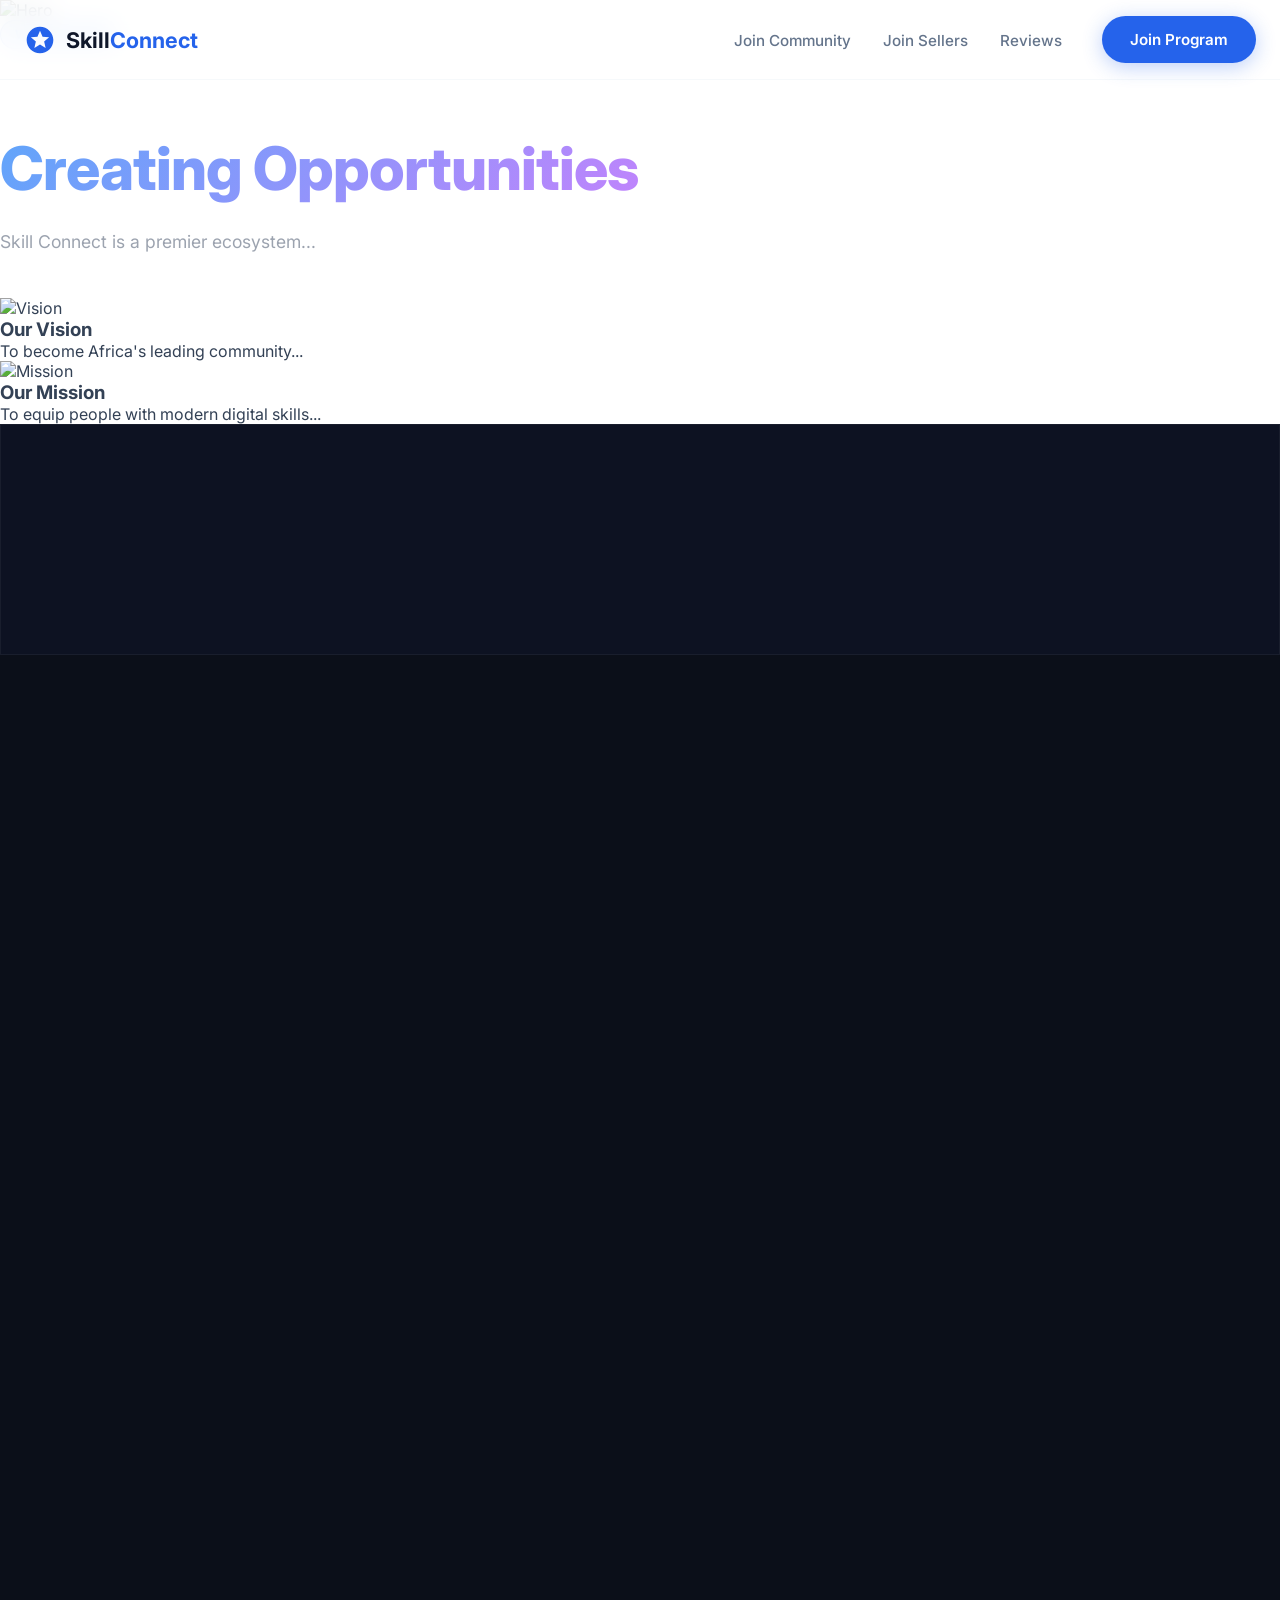
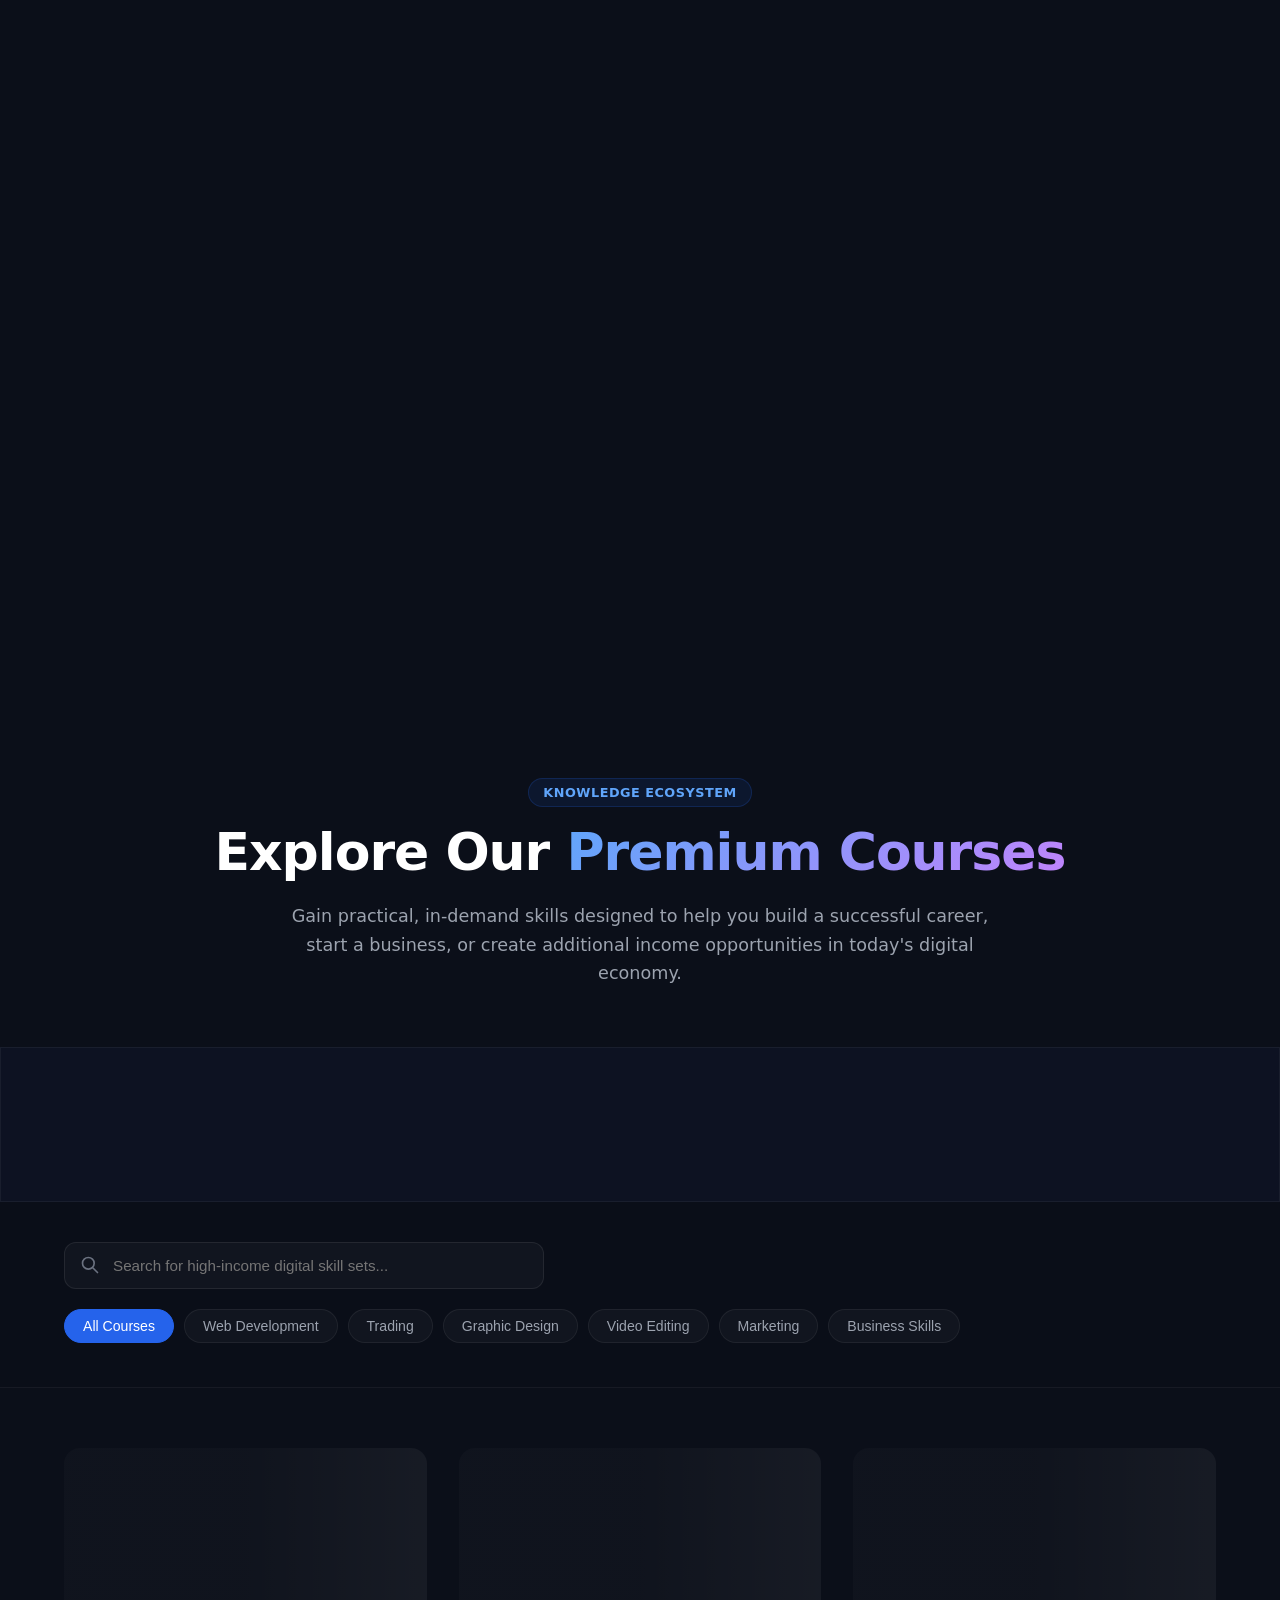
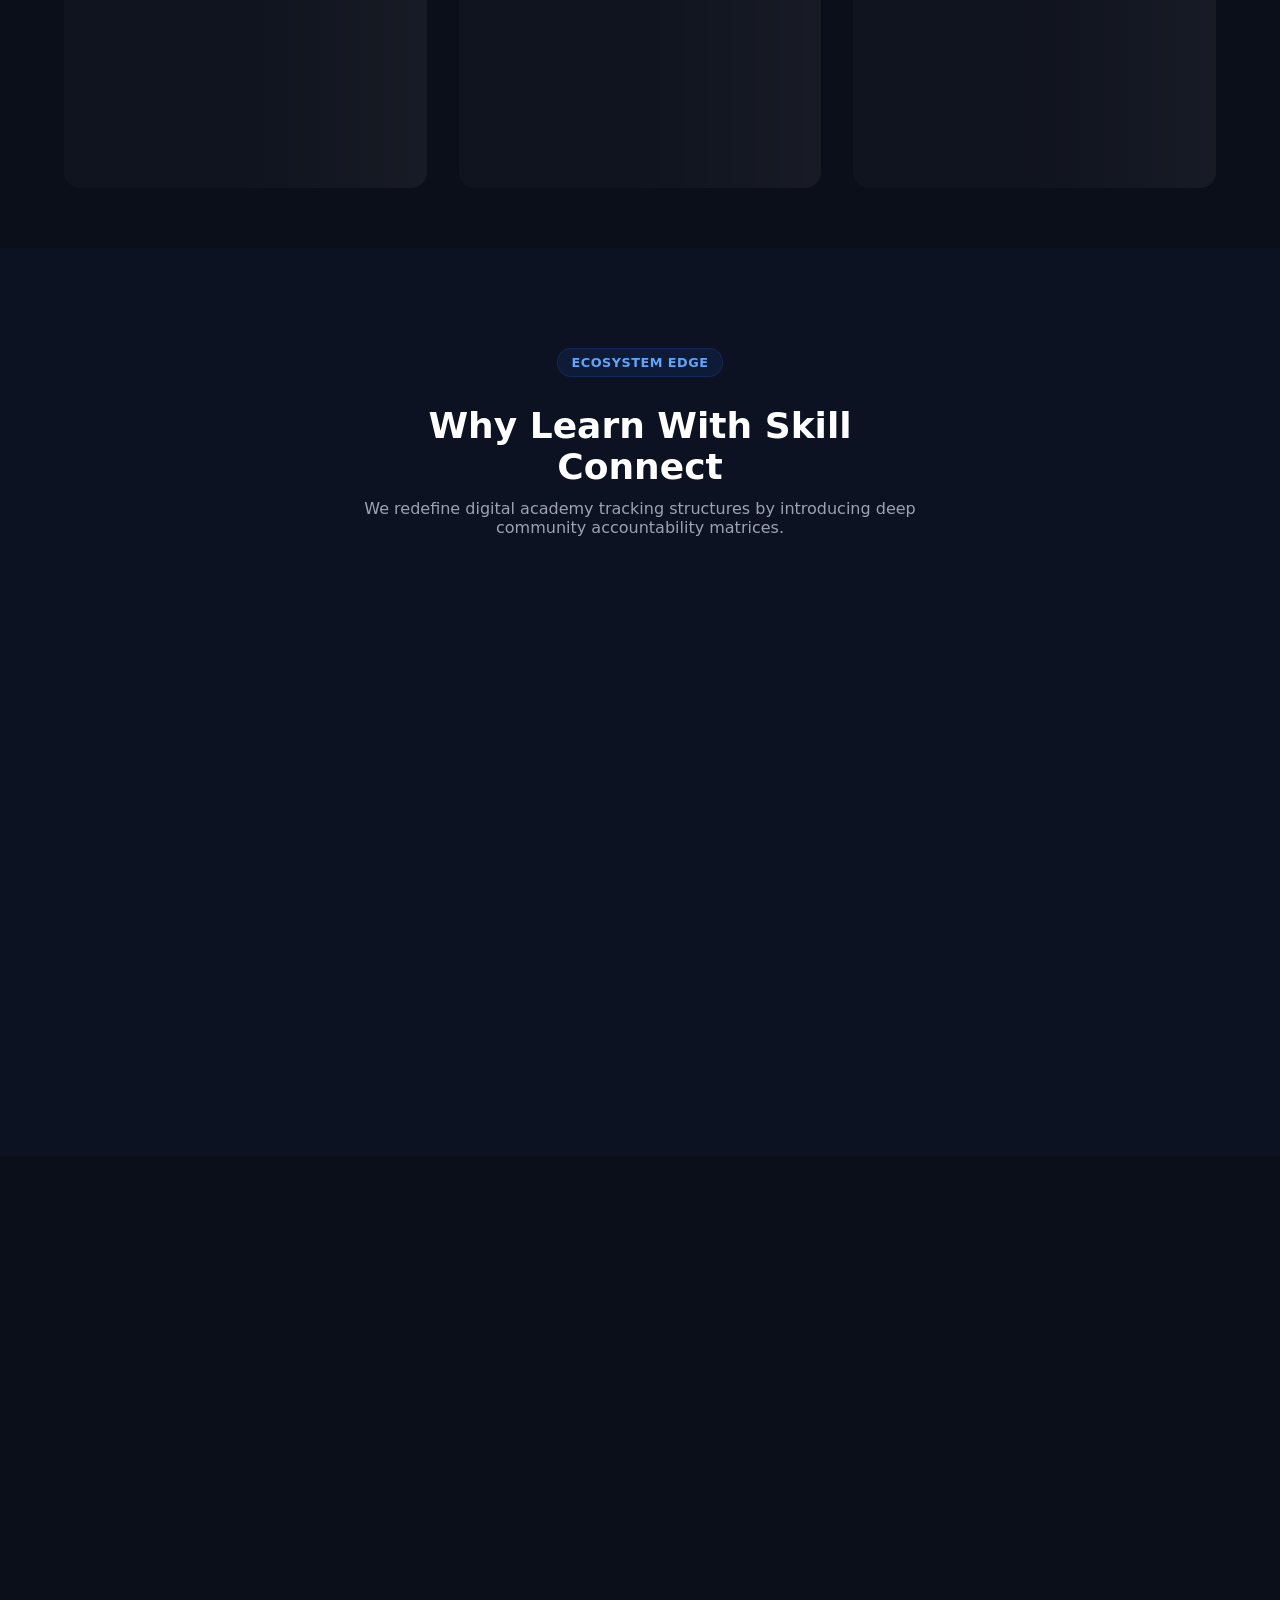
==== commit a668b1e6: "Update index.html" ====
--- a/index.html
+++ b/index.html
@@ -45,54 +45,32 @@
     </header>
 
     <main>
-       <section class="about-hero" id="about-hero">
-            <div class="about-container grid-2-col">
-                <div class="hero-content reveal-left">
-                    <span class="badge">Who We Are</span>
-                    <h1 class="hero-title">Building Skills, <br><span class="text-gradient">Creating Opportunities</span></h1>
-                    <p class="hero-subtitle">
-                        Skill Connect is a premier ecosystem where high-income digital proficiency meets strategic financial empowerment. We bridge the gap between education and economic independence by equipping individuals with top-tier technical training while offering a robust, community-driven networking and referral structure to accelerate personal wealth.
-                    </p>
-                    <div class="hero-cta-group">
-                        <a href="#vision-mission" class="btn btn-primary">Our Purpose</a>
-                        <a href="#why-choose" class="btn btn-secondary">Why Skill Connect</a>
-                    </div>
-                </div>
-              <div class="hero-visual reveal-right">
-    <div class="image-wrapper">
-        <div class="abstract-shape shape-1"></div>
-        <div class="abstract-shape shape-2"></div>
-        
-        <div class="placeholder-img">
-            <img src="free.png" alt="Dashboard Preview" class="dashboard-logo">
-        </div>
-    </div>
-</div>
-        </section>
-
-        <section class="vision-mission" id="vision-mission">
-    <div class="about-container grid-2-col">
-        
-        <div class="purpose-card vision-card reveal-up">
-            <div class="card-icon-box">
-                <img src="free2.png" alt="Our Vision Icon" class="card-custom-img" loading="lazy">
-            </div>
+      <section class="hero-section animate-hidden">
+    <img src="your-hero-image.jpg" alt="Hero" class="bg-img">
+    <div class="overlay"></div>
+    <div class="content-wrapper">
+        <span class="badge">Who We Are</span>
+        <h1 class="hero-title">Building Skills, <br><span class="text-gradient">Creating Opportunities</span></h1>
+        <p class="hero-subtitle">Skill Connect is a premier ecosystem...</p>
+    </div>
+</section>
+
+<section class="vm-section">
+    <div class="vm-card animate-hidden">
+        <img src="vision.jpg" alt="Vision" class="bg-img">
+        <div class="overlay"></div>
+        <div class="content">
             <h3>Our Vision</h3>
-            <p class="card-text">
-                To become Africa's leading community where individuals gain practical digital skills, financial empowerment, and opportunities for personal growth.
-            </p>
-        </div>
-
-        <div class="purpose-card mission-card reveal-up">
-            <div class="card-icon-box">
-                <img src="free2.png" alt="Our Mission Icon" class="card-custom-img" loading="lazy">
-            </div>
+            <p>To become Africa's leading community...</p>
+        </div>
+    </div>
+    <div class="vm-card animate-hidden">
+        <img src="mission.jpg" alt="Mission" class="bg-img">
+        <div class="overlay"></div>
+        <div class="content">
             <h3>Our Mission</h3>
-            <p class="card-text">
-                To equip people with modern digital skills, provide mentorship, create networking opportunities, and empower members to build sustainable income streams through education and community collaboration.
-            </p>
-        </div>
-
+            <p>To equip people with modern digital skills...</p>
+        </div>
     </div>
 </section>
 <section class="statistics" id="statistics">
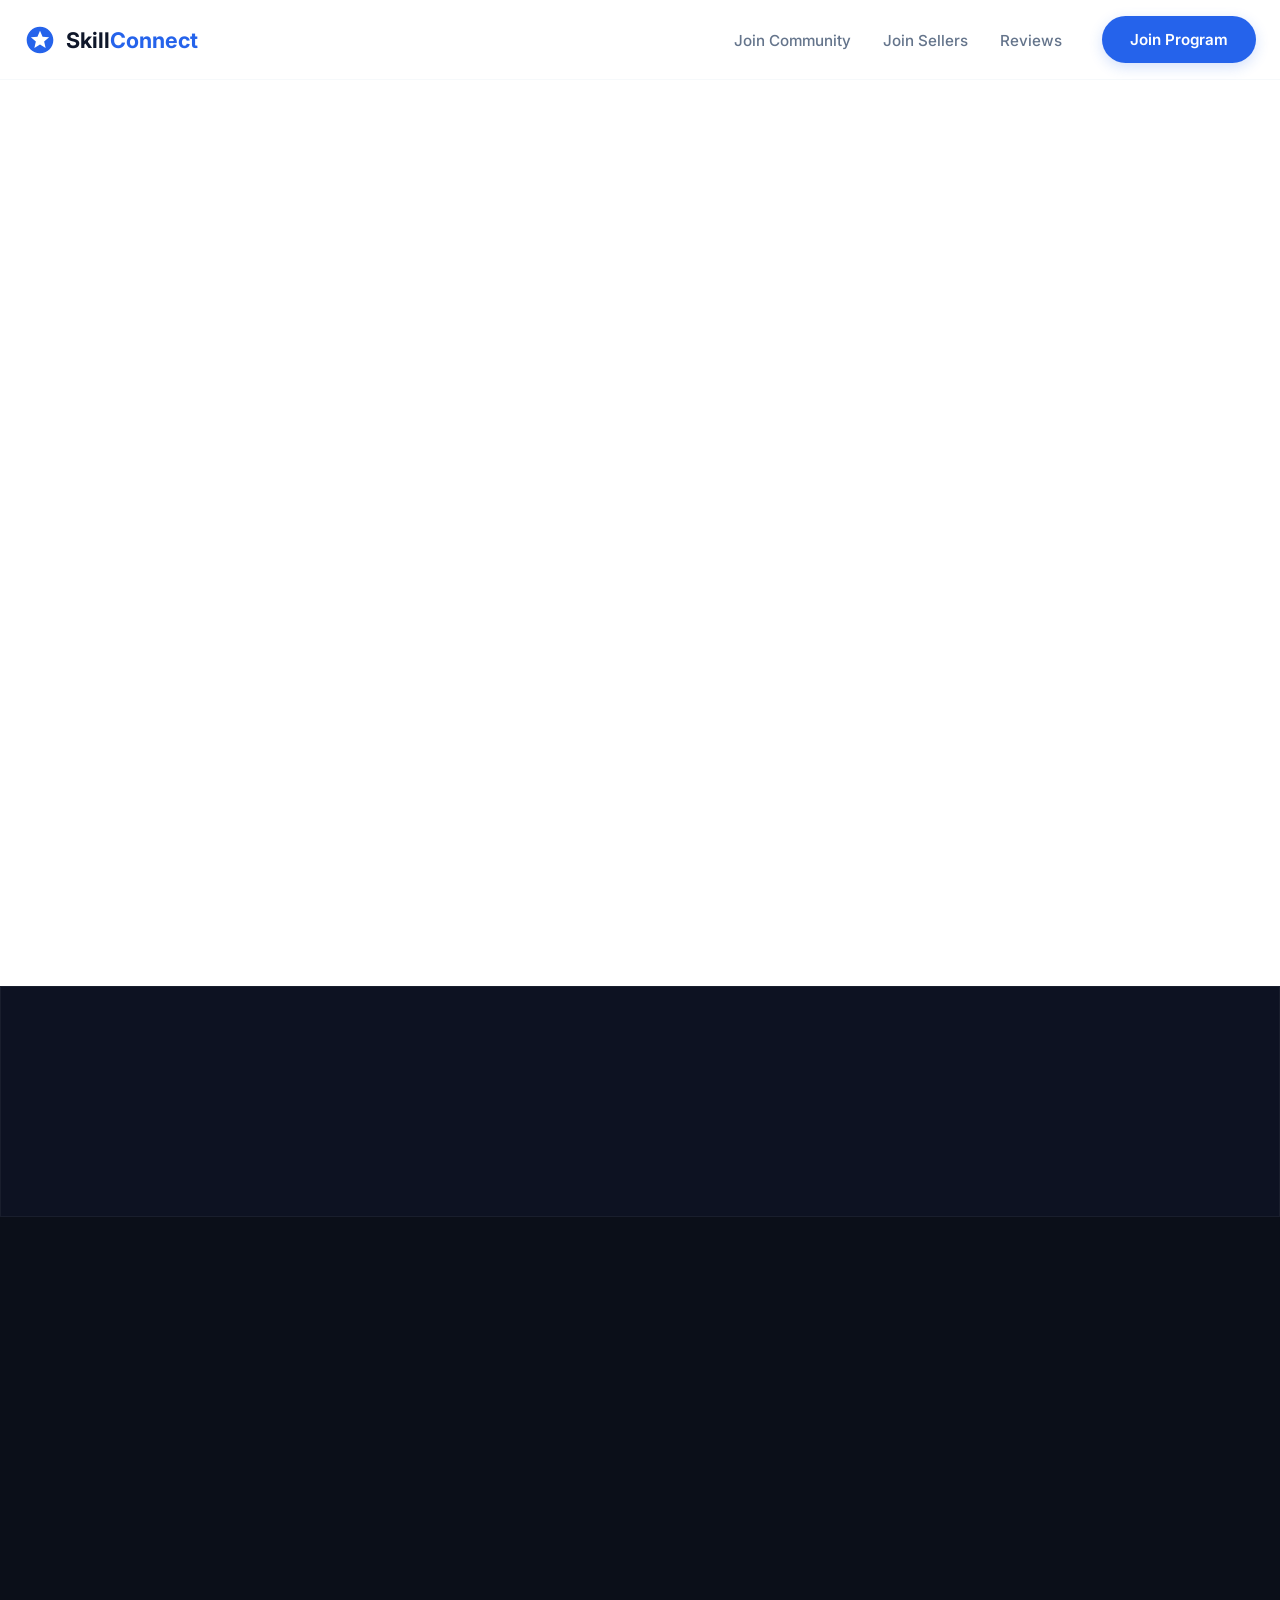
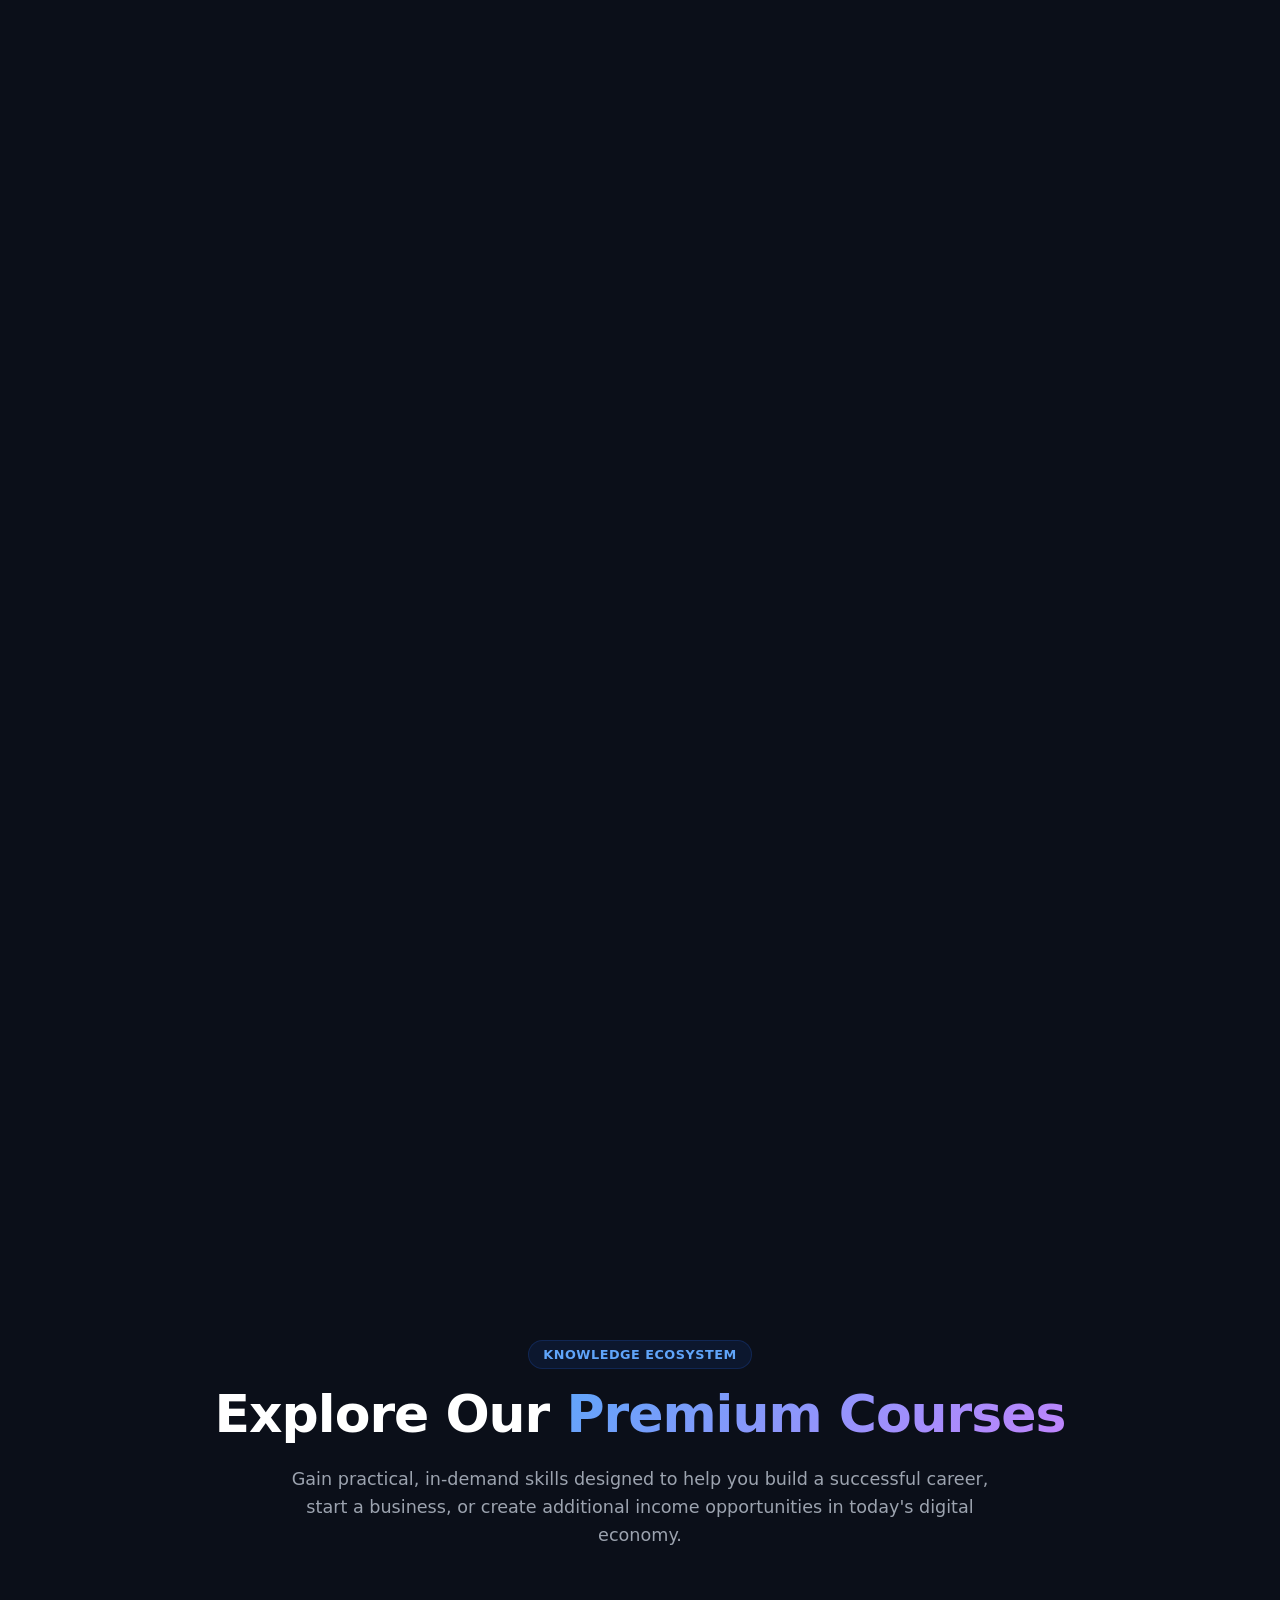
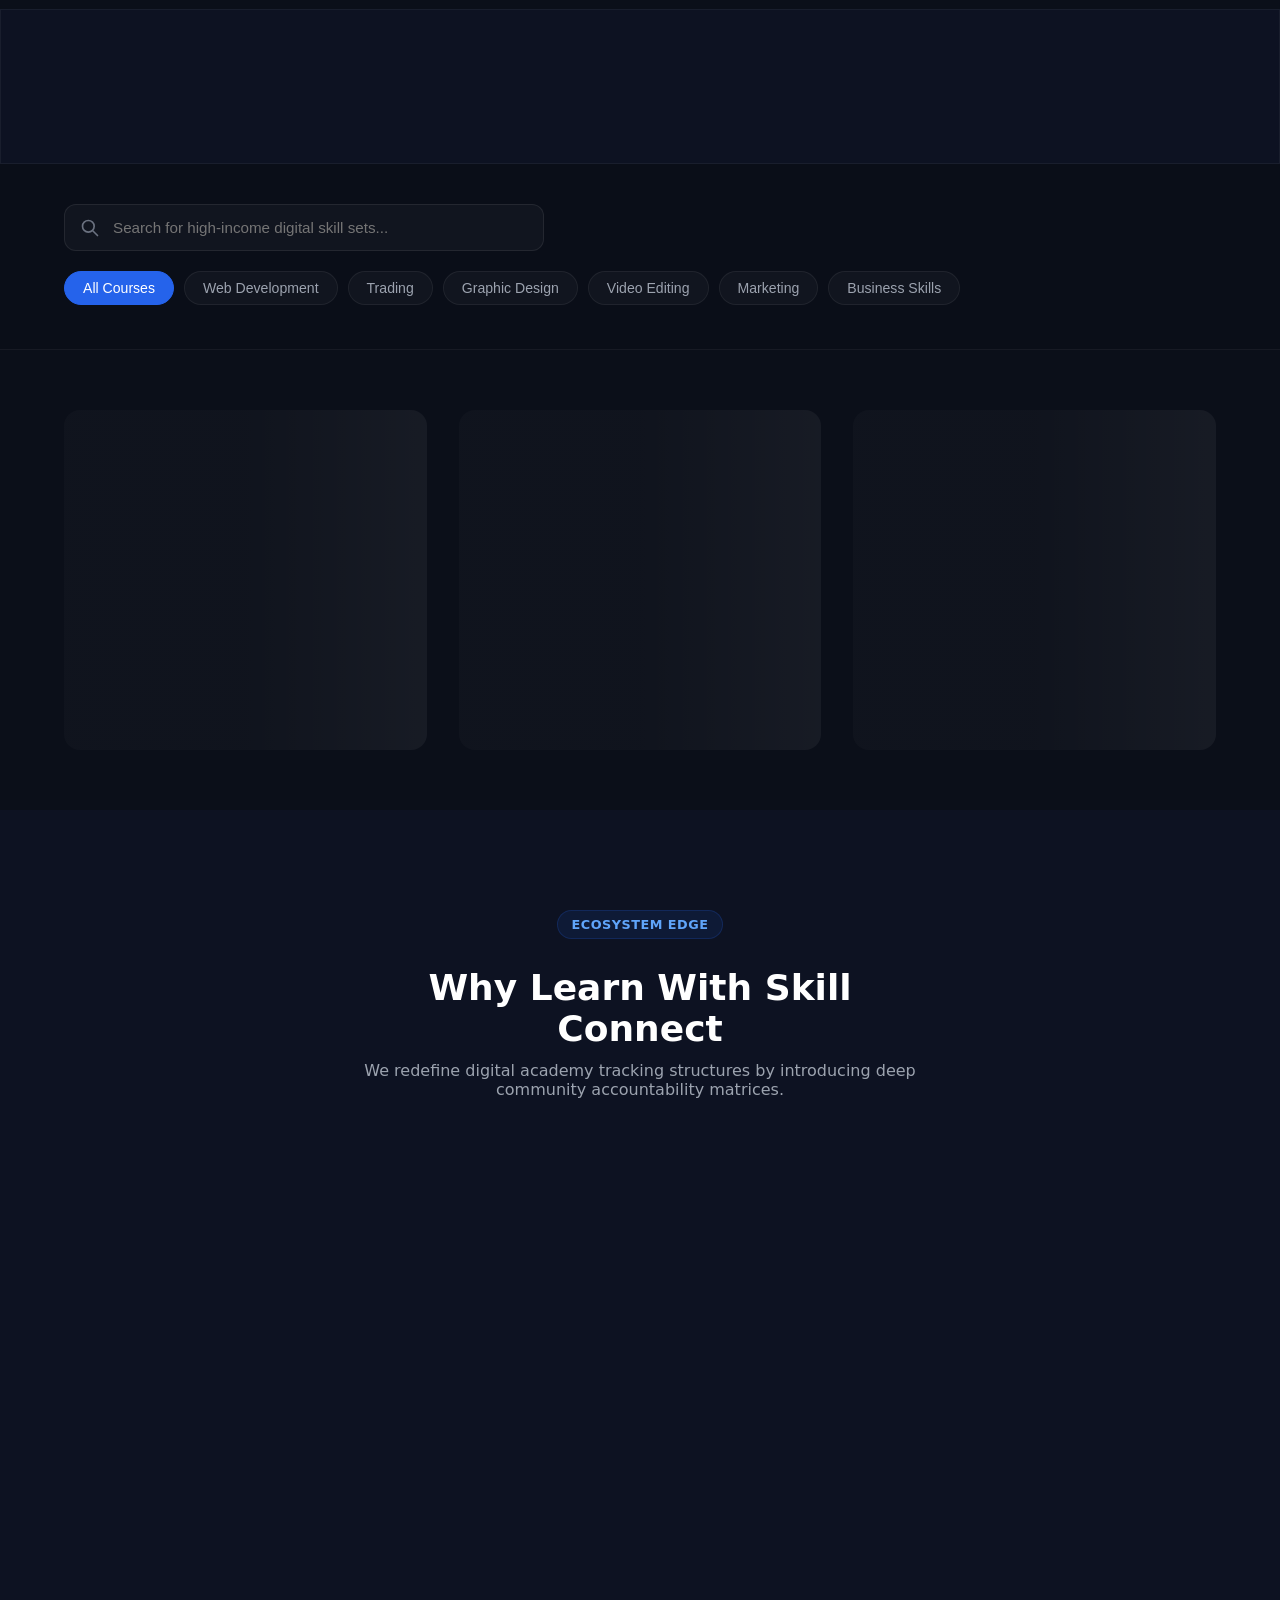
==== commit b69392e7: "Update index.html" ====
--- a/index.html
+++ b/index.html
@@ -45,15 +45,25 @@
     </header>
 
     <main>
-      <section class="hero-section animate-hidden">
-    <img src="your-hero-image.jpg" alt="Hero" class="bg-img">
+     <section class="hero-section about-hero animate-hidden" id="about-hero">
+    <img src="your-hero-image.jpg" alt="Hero Background" class="bg-img">
+    
     <div class="overlay"></div>
-    <div class="content-wrapper">
-        <span class="badge">Who We Are</span>
-        <h1 class="hero-title">Building Skills, <br><span class="text-gradient">Creating Opportunities</span></h1>
-        <p class="hero-subtitle">Skill Connect is a premier ecosystem...</p>
-    </div>
-</section>
+    
+    <div class="content-wrapper about-container">
+        <div class="hero-content">
+            <span class="badge">Who We Are</span>
+            <h1 class="hero-title">Building Skills, <br><span class="text-gradient">Creating Opportunities</span></h1>
+            <p class="hero-subtitle">
+                Skill Connect is a premier ecosystem where high-income digital proficiency meets strategic financial empowerment.
+            </p>
+            <div class="hero-cta-group">
+                <a href="#vision-mission" class="btn btn-primary">Our Purpose</a>
+            </div>
+        </div>
+    </div>
+</section>
+        
 
 <section class="vm-section">
     <div class="vm-card animate-hidden">
--- a/style.css
+++ b/style.css
@@ -297,275 +297,70 @@
 }
 
 
-/* ==========================================================================
-   HERO SECTION STYLE: ABOUT HERO
-   ========================================================================== */
-
-:root {
-    --primary-color: #2563eb;
-    --primary-glow: rgba(37, 99, 235, 0.15);
-    --accent-glow: rgba(147, 51, 234, 0.15);
-    --text-main: #ffffff;
-    --text-muted: #9ca3af;
-    --glass-bg: rgba(255, 255, 255, 0.03);
-    --glass-border: rgba(255, 255, 255, 0.08);
-}
-
-.about-hero {
+/* Container Setup */
+.hero-section {
     position: relative;
-    padding: 140px 0 100px 0;
+    width: 100%;
+    height: 100vh; /* Full viewport height */
+    display: flex;
+    align-items: center;
+    overflow: hidden;
     background-color: #0b0f19;
-    overflow: hidden;
-}
-
-/* Container & Layout */
-.about-container {
+}
+
+/* The Image as a Background layer */
+.bg-img {
+    position: absolute;
+    top: 0;
+    left: 0;
+    width: 100%;
+    height: 100%;
+    object-fit: cover; /* Keeps the image aspect ratio professional */
+    z-index: 1;
+    transition: transform 1.2s ease;
+}
+
+/* Subtle Zoom Animation */
+.hero-section:hover .bg-img {
+    transform: scale(1.03);
+}
+
+/* Overlay for Readability */
+.overlay {
+    position: absolute;
+    top: 0;
+    left: 0;
+    width: 100%;
+    height: 100%;
+    background: linear-gradient(to right, rgba(11, 15, 25, 0.95), rgba(11, 15, 25, 0.6));
+    z-index: 2;
+}
+
+/* Content Layout (Matches your original styles) */
+.content-wrapper {
+    position: relative;
+    z-index: 3;
+    width: 100%;
     max-width: 1200px;
     margin: 0 auto;
     padding: 0 24px;
 }
 
-.grid-2-col {
-    display: grid;
-    grid-template-columns: 1.1fr 0.9fr;
-    gap: 64px;
-    align-items: center;
-}
-
-/* Content Elements */
 .hero-content {
-    position: relative;
-    z-index: 2;
-}
-
-.hero-content .badge {
-    display: inline-block;
-    padding: 6px 14px;
-    background: rgba(37, 99, 235, 0.1);
-    border: 1px solid rgba(37, 99, 235, 0.2);
-    color: #60a5fa;
-    border-radius: 100px;
-    font-size: 0.85rem;
-    font-weight: 600;
-    letter-spacing: 0.5px;
-    margin-bottom: 24px;
-    text-transform: uppercase;
-}
-
-.hero-title {
-    font-size: clamp(2.5rem, 5vw, 3.75rem);
-    line-height: 1.15;
-    font-weight: 800;
-    color: var(--text-main);
-    letter-spacing: -1px;
-    margin-bottom: 24px;
-}
-
-/* Gradient Text Effect */
-.text-gradient {
-    background: linear-gradient(135deg, #3b82f6 0%, #a855f7 100%);
-    -webkit-background-clip: text;
-    -webkit-text-fill-color: transparent;
-    background-clip: text;
-}
-
-.hero-subtitle {
-    font-size: 1.1rem;
-    line-height: 1.75;
-    color: var(--text-muted);
-    margin-bottom: 40px;
-    max-width: 580px;
-}
-
-/* Button & Actions Layout */
-.hero-cta-group {
-    display: flex;
-    gap: 16px;
-    flex-wrap: wrap;
-}
-
-.btn {
-    display: inline-flex;
-    align-items: center;
-    justify-content: center;
-    padding: 14px 28px;
-    font-size: 0.95rem;
-    font-weight: 600;
-    border-radius: 12px;
-    transition: all 0.3s cubic-bezier(0.25, 1, 0.5, 1);
-    text-decoration: none;
-    cursor: pointer;
-}
-
-.btn-primary {
-    background: var(--primary-color);
-    color: #ffffff;
-    box-shadow: 0 4px 20px rgba(37, 99, 235, 0.3);
-}
-
-.btn-primary:hover {
-    background: #1d4ed8;
-    transform: translateY(-2px);
-    box-shadow: 0 6px 24px rgba(37, 99, 235, 0.4);
-}
-
-.btn-secondary {
-    background: rgba(255, 255, 255, 0.05);
-    color: #ffffff;
-    border: 1px solid var(--glass-border);
-    backdrop-filter: blur(8px);
-}
-
-.btn-secondary:hover {
-    background: rgba(255, 255, 255, 0.1);
-    border-color: rgba(255, 255, 255, 0.2);
-    transform: translateY(-2px);
-}
-
-/* Visuals & Abstract Graphic Elements */
-.hero-visual {
-    position: relative;
-    display: flex;
-    justify-content: center;
-    align-items: center;
-}
-
-.image-wrapper {
-    position: relative;
-    width: 90%; /* Responsive to screen width */
-    max-width: 440px; /* Limits size on huge screens */
-    margin: 0 auto; /* Centers it automatically */
-    aspect-ratio: 1 / 1;
-    display: flex;
-    justify-content: center;
-    align-items: center;
-}
-
-/* Ensure the image fills the placeholder but doesn't overflow */
-.dashboard-logo {
-    width: 80%; /* Takes up 80% of the placeholder container */
-    height: auto;
-    object-fit: contain; /* Prevents stretching */
-    z-index: 2;
-}
-
-/* Hide the leftover SVG code if you aren't using it anymore */
-/* If you want to keep it, make sure it has the same class as dashboard-logo */
-
-/* Decorative Dynamic Lights Glows */
-.abstract-shape {
-    position: absolute;
-    border-radius: 50%;
-    filter: blur(60px);
-    z-index: 1;
-    opacity: 0.6;
-}
-
-.shape-1 {
-    width: 260px;
-    height: 260px;
-    background: var(--primary-color);
-    top: -10%;
-    left: -10%;
-    animation: floatingGlow 8s infinite alternate ease-in-out;
-}
-
-.shape-2 {
-    width: 220px;
-    height: 220px;
-    background: #7c3aed;
-    bottom: -5%;
-    right: -5%;
-    animation: floatingGlow 8s infinite alternate-reverse ease-in-out;
-}
-
-/* Main Display Placeholder Container */
-.placeholder-img {
-    position: relative;
-    z-index: 2;
-    width: 100%;
-    height: 100%;
-    background: var(--glass-bg);
-    /* Alternative texture option using background image properties if needed */
-    /* background: url('image_bff3d9.jpg') center/cover no-repeat; */
-    border: 1px solid var(--glass-border);
-    backdrop-filter: blur(16px);
-    border-radius: 24px;
-    display: flex;
-    justify-content: center;
-    align-items: center;
-    box-shadow: 0 24px 50px rgba(0, 0, 0, 0.4);
-}
-
-.placeholder-img svg {
-    width: 80px;
-    height: 80px;
-    color: rgba(255, 255, 255, 0.15);
-    transition: color 0.3s ease, transform 0.5s ease;
-}
-
-.placeholder-img:hover svg {
-    color: rgba(37, 99, 235, 0.4);
-    transform: scale(1.05);
-}
-
-/* Ambient Floating Keyframes Configuration */
-@keyframes floatingGlow {
-    0% { transform: translate(0, 0) scale(1); }
-    100% { transform: translate(20px, 15px) scale(1.1); }
-}
-
-/* ==========================================================================
-   INTERSECTION OBSERVER REVEAL ANIMATIONS
-   ========================================================================== */
-.reveal-left, .reveal-right {
+    max-width: 600px;
+}
+
+/* Animation trigger class */
+.animate-hidden {
     opacity: 0;
-    transition: transform 0.8s cubic-bezier(0.25, 1, 0.5, 1), opacity 0.8s ease;
-}
-
-.reveal-left { transform: translateX(-40px); }
-.reveal-right { transform: translateX(40px); }
-
-.reveal-active {
+    transform: translateY(30px);
+    transition: opacity 1s ease, transform 1s ease;
+}
+
+.animate-visible {
     opacity: 1;
-    transform: translateX(0);
-}
-
-/* ==========================================================================
-   RESPONSIVE MEDIA MEDIA BREAKPOINTS RULES
-   ========================================================================== */
-@media (max-width: 992px) {
-    .grid-2-col {
-        grid-template-columns: 1fr;
-        gap: 56px;
-        text-align: center;
-    }
-
-    .hero-subtitle {
-        margin-left: auto;
-        margin-right: auto;
-    }
-
-    .hero-cta-group {
-        justify-content: center;
-    }
-    
-    .image-wrapper {
-        max-width: 380px;
-    }
-}
-
-@media (max-width: 576px) {
-    .about-hero {
-        padding-top: 100px;
-    }
-    
-    .hero-cta-group .btn {
-        width: 100%;
-    }
-}
-
-
+    transform: translateY(0);
+}
 /* ==========================================================================
    VISION AND MISSION STYLE
    ========================================================================== */
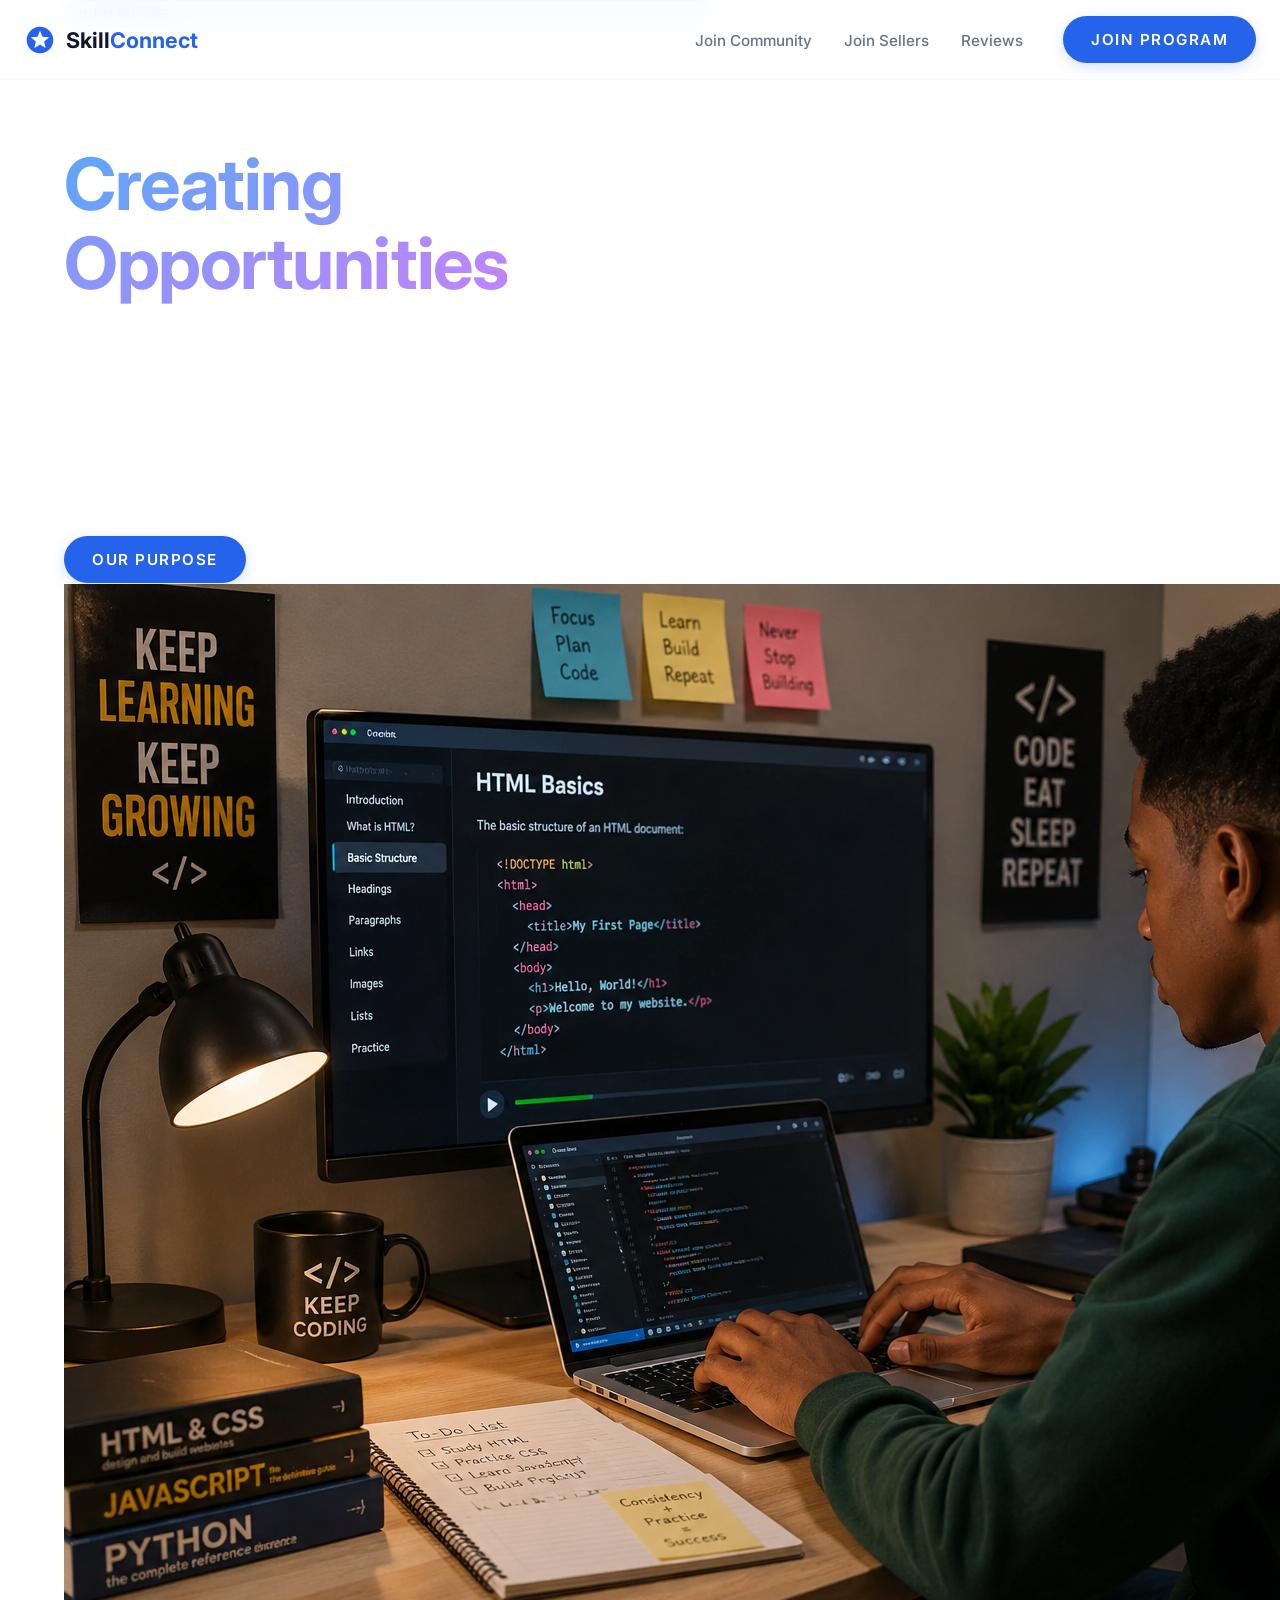
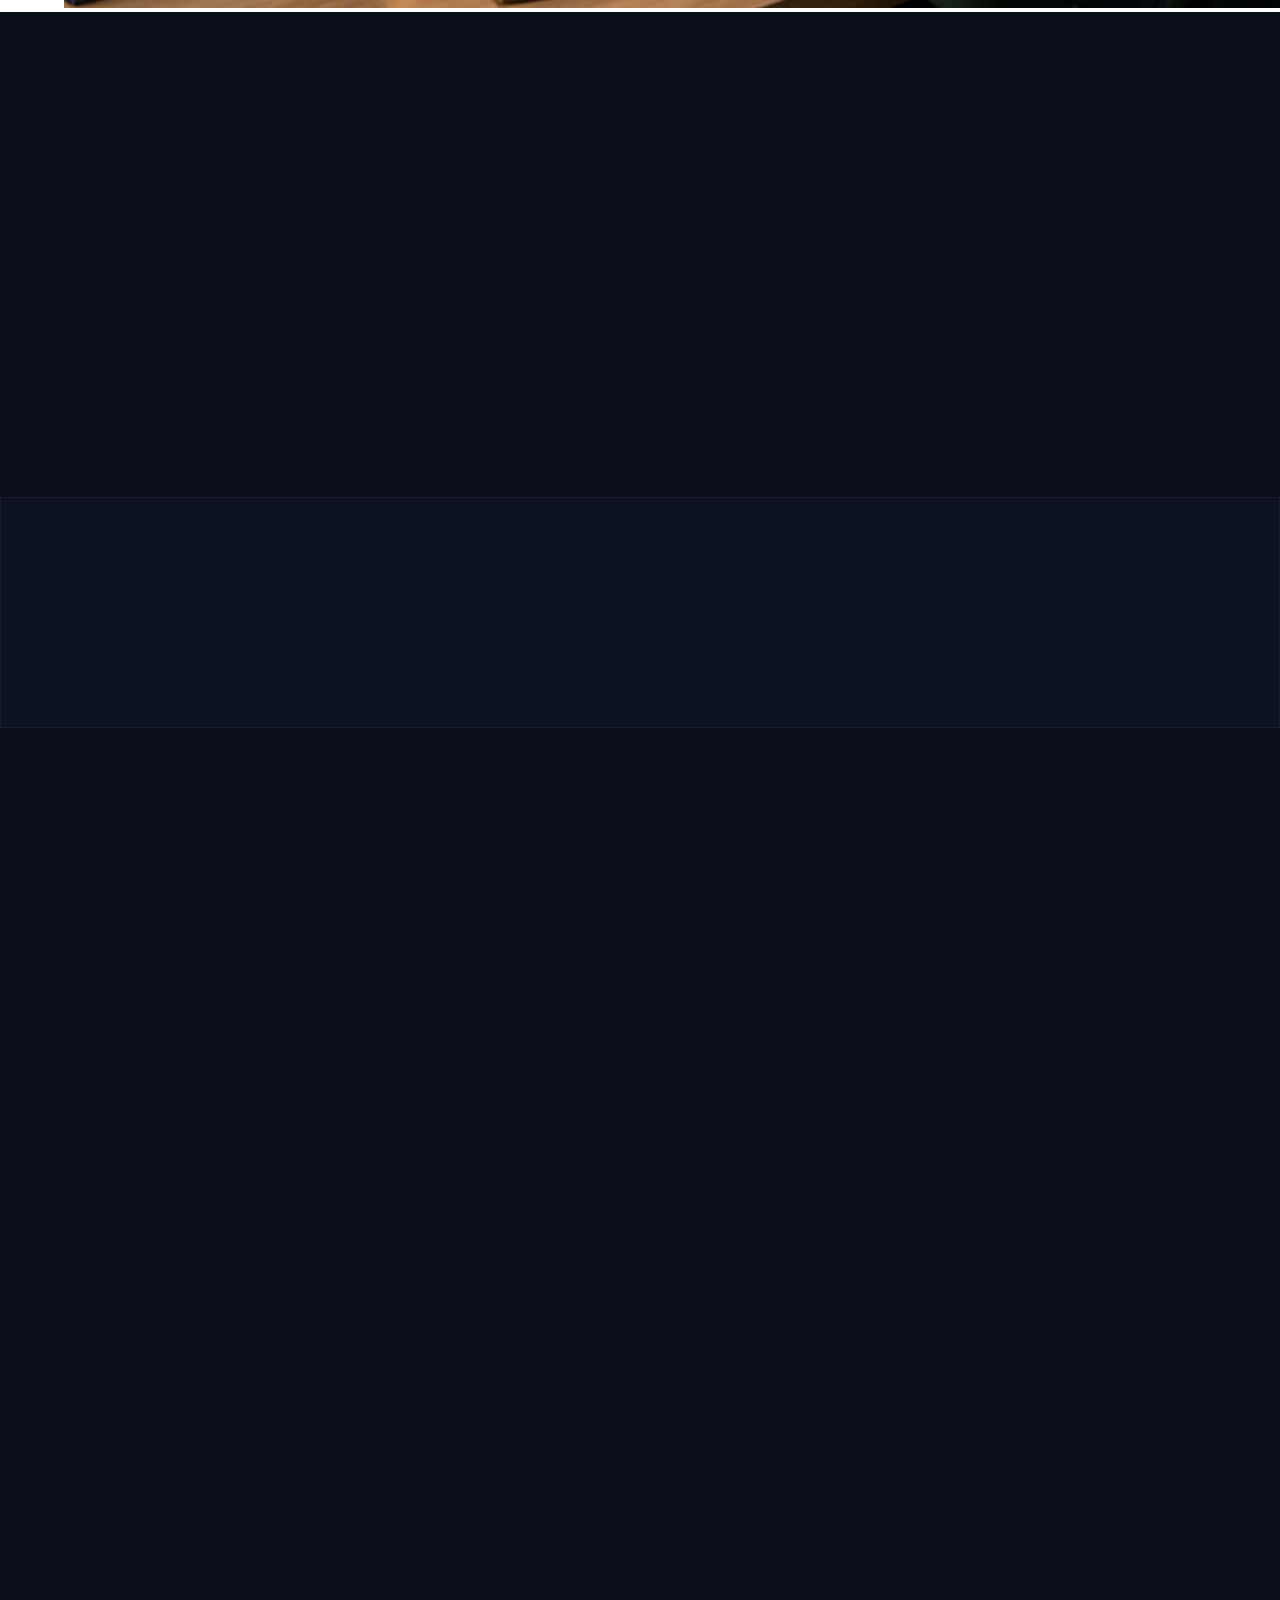
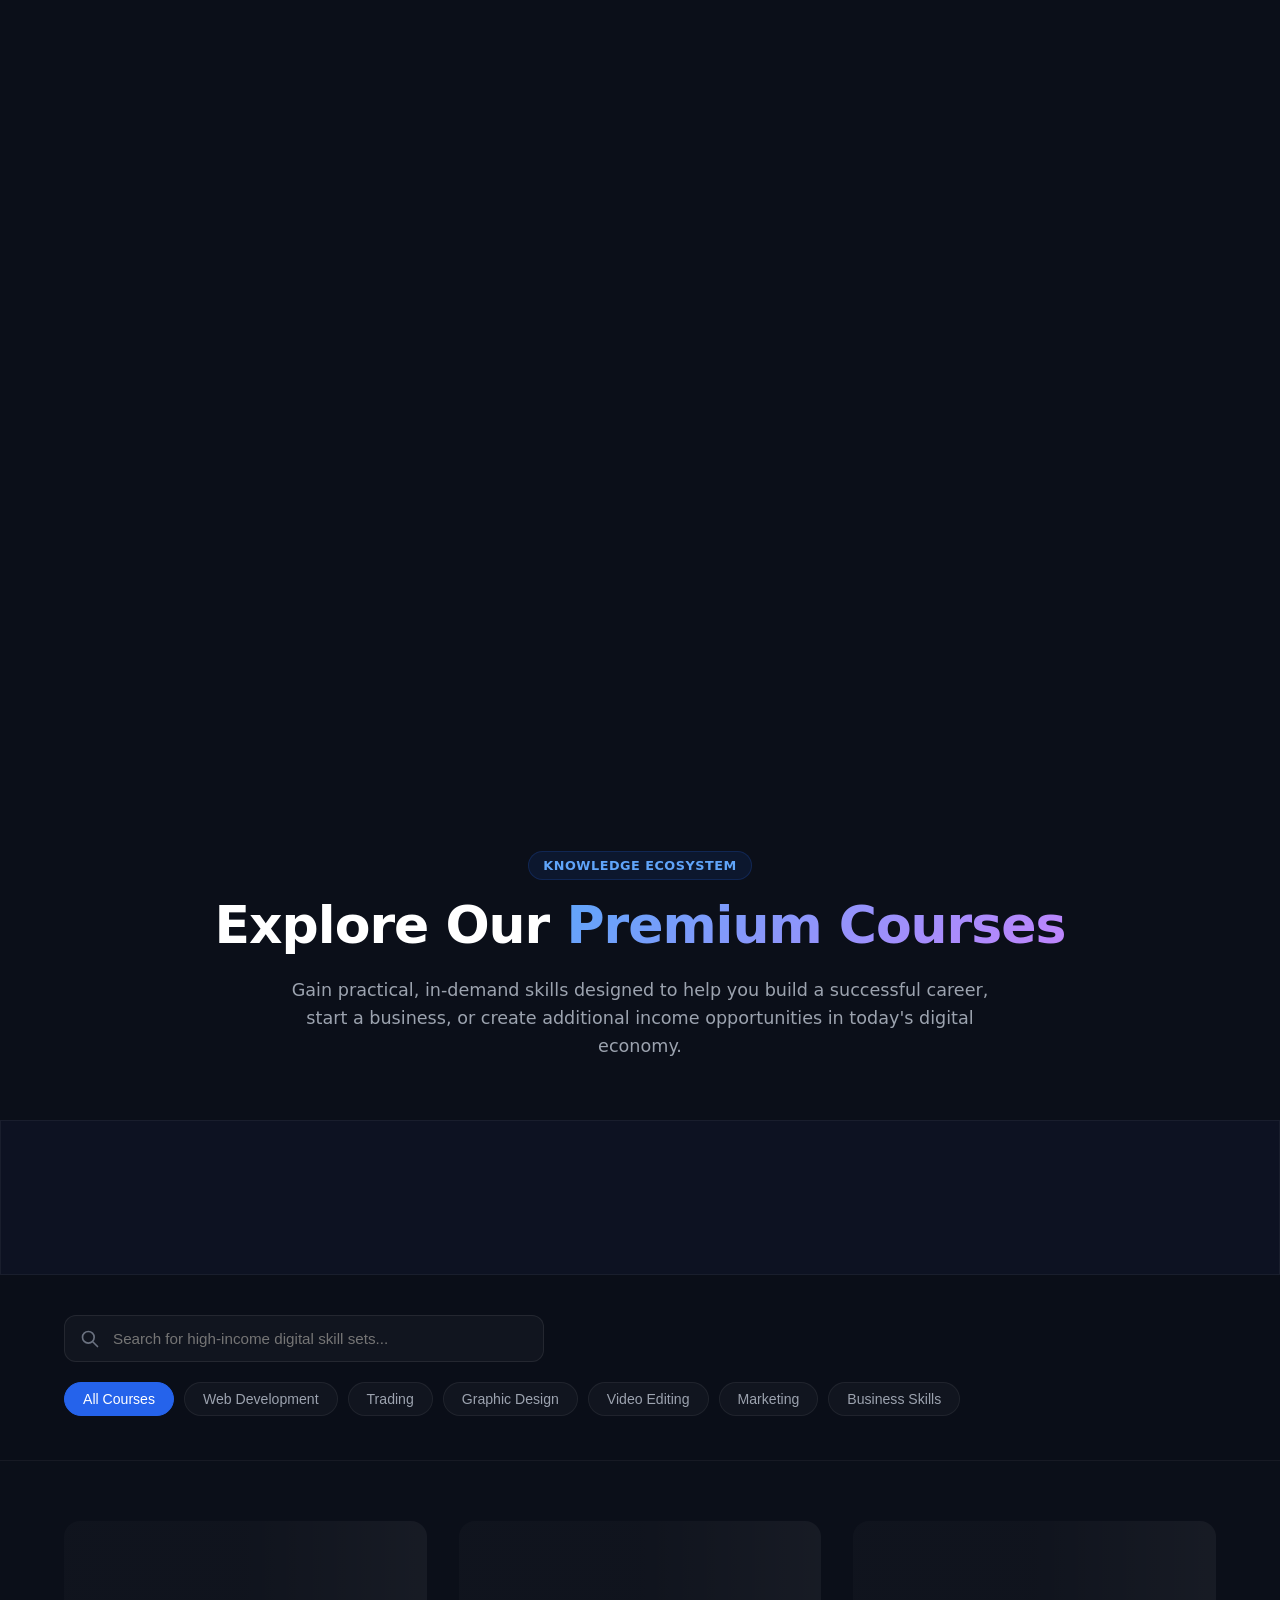
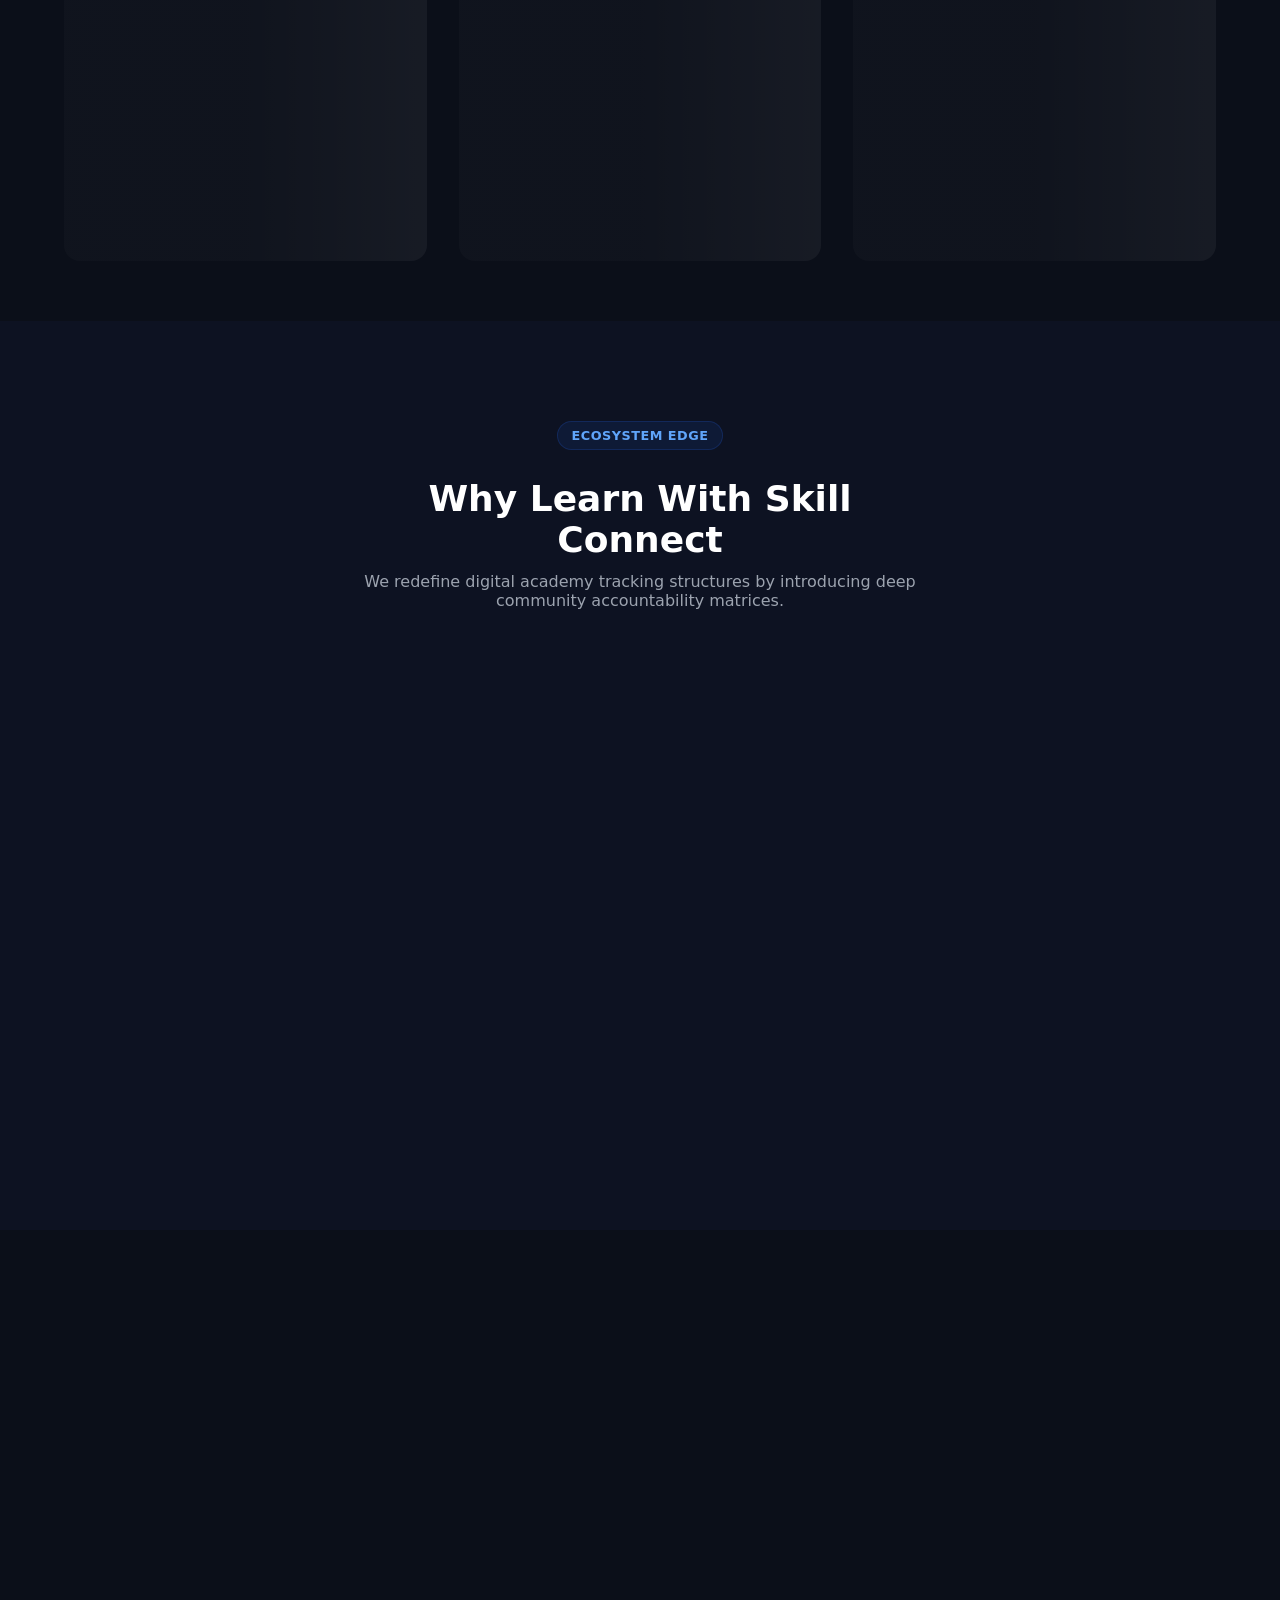
==== commit 015a4026: "Update index.html" ====
--- a/index.html
+++ b/index.html
@@ -45,42 +45,55 @@
     </header>
 
     <main>
-     <section class="hero-section about-hero animate-hidden" id="about-hero">
-    <img src="your-hero-image.jpg" alt="Hero Background" class="bg-img">
-    
-    <div class="overlay"></div>
-    
-    <div class="content-wrapper about-container">
-        <div class="hero-content">
-            <span class="badge">Who We Are</span>
-            <h1 class="hero-title">Building Skills, <br><span class="text-gradient">Creating Opportunities</span></h1>
-            <p class="hero-subtitle">
-                Skill Connect is a premier ecosystem where high-income digital proficiency meets strategic financial empowerment.
+    <main>
+       <section class="about-hero" id="about-hero">
+            <div class="about-container grid-2-col">
+                <div class="hero-content reveal-left">
+                    <span class="badge">Who We Are</span>
+                    <h1 class="hero-title">Building Skills, <br><span class="text-gradient">Creating Opportunities</span></h1>
+                    <p class="hero-subtitle">
+                        Skill Connect is a premier ecosystem where high-income digital proficiency meets strategic financial empowerment. We bridge the gap between education and economic independence by equipping individuals with top-tier technical training while offering a robust, community-driven networking and referral structure to accelerate personal wealth.
+                    </p>
+                    <div class="hero-cta-group">
+                        <a href="#vision-mission" class="btn btn-primary">Our Purpose</a>
+                        <a href="#why-choose" class="btn btn-secondary">Why Skill Connect</a>
+                    </div>
+                </div>
+              <div class="hero-visual reveal-right">
+    <div class="image-wrapper">
+        <div class="abstract-shape shape-1"></div>
+        <div class="abstract-shape shape-2"></div>
+        
+        <div class="placeholder-img">
+            <img src="free.png" alt="Dashboard Preview" class="dashboard-logo">
+        </div>
+    </div>
+</div>
+        </section>
+
+        <section class="vision-mission" id="vision-mission">
+    <div class="about-container grid-2-col">
+        
+        <div class="purpose-card vision-card reveal-up">
+            <div class="card-icon-box">
+                <img src="free2.png" alt="Our Vision Icon" class="card-custom-img" loading="lazy">
+            </div>
+            <h3>Our Vision</h3>
+            <p class="card-text">
+                To become Africa's leading community where individuals gain practical digital skills, financial empowerment, and opportunities for personal growth.
             </p>
-            <div class="hero-cta-group">
-                <a href="#vision-mission" class="btn btn-primary">Our Purpose</a>
-            </div>
-        </div>
-    </div>
-</section>
-        
-
-<section class="vm-section">
-    <div class="vm-card animate-hidden">
-        <img src="vision.jpg" alt="Vision" class="bg-img">
-        <div class="overlay"></div>
-        <div class="content">
-            <h3>Our Vision</h3>
-            <p>To become Africa's leading community...</p>
-        </div>
-    </div>
-    <div class="vm-card animate-hidden">
-        <img src="mission.jpg" alt="Mission" class="bg-img">
-        <div class="overlay"></div>
-        <div class="content">
+        </div>
+
+        <div class="purpose-card mission-card reveal-up">
+            <div class="card-icon-box">
+                <img src="free2.png" alt="Our Mission Icon" class="card-custom-img" loading="lazy">
+            </div>
             <h3>Our Mission</h3>
-            <p>To equip people with modern digital skills...</p>
-        </div>
+            <p class="card-text">
+                To equip people with modern digital skills, provide mentorship, create networking opportunities, and empower members to build sustainable income streams through education and community collaboration.
+            </p>
+        </div>
+
     </div>
 </section>
 <section class="statistics" id="statistics">
--- a/style.css
+++ b/style.css
@@ -296,70 +296,66 @@
     }
 }
 
-
-/* Container Setup */
-.hero-section {
-    position: relative;
-    width: 100%;
-    height: 100vh; /* Full viewport height */
-    display: flex;
-    align-items: center;
-    overflow: hidden;
-    background-color: #0b0f19;
-}
-
-/* The Image as a Background layer */
+/* 1. Reset Image Layer */
 .bg-img {
     position: absolute;
-    top: 0;
-    left: 0;
-    width: 100%;
-    height: 100%;
-    object-fit: cover; /* Keeps the image aspect ratio professional */
+    top: 0; left: 0; width: 100%; height: 100%;
+    object-fit: cover;
     z-index: 1;
-    transition: transform 1.2s ease;
-}
-
-/* Subtle Zoom Animation */
-.hero-section:hover .bg-img {
-    transform: scale(1.03);
-}
-
-/* Overlay for Readability */
+    /* Clean look: No heavy tint, just natural high-quality contrast */
+    filter: brightness(0.9) saturate(1.1); 
+    transition: transform 0.8s cubic-bezier(0.2, 0, 0.2, 1);
+}
+
+/* 2. Professional "Scrim" Overlay (Elegant fade, not a box) */
 .overlay {
     position: absolute;
-    top: 0;
-    left: 0;
-    width: 100%;
-    height: 100%;
-    background: linear-gradient(to right, rgba(11, 15, 25, 0.95), rgba(11, 15, 25, 0.6));
+    top: 0; left: 0; width: 100%; height: 100%;
+    /* Subtle linear fade from bottom to top; much cleaner than radial gradients */
+    background: linear-gradient(to top, rgba(11, 15, 25, 0.8) 0%, rgba(11, 15, 25, 0.2) 100%);
     z-index: 2;
 }
 
-/* Content Layout (Matches your original styles) */
-.content-wrapper {
-    position: relative;
+/* 3. Refined Content Area (No solid box, just clean text layout) */
+.hero-content {
+    max-width: 650px;
+    padding: 0; /* Removing the background box/blur makes it look more premium */
     z-index: 3;
-    width: 100%;
-    max-width: 1200px;
-    margin: 0 auto;
-    padding: 0 24px;
-}
-
-.hero-content {
-    max-width: 600px;
-}
-
-/* Animation trigger class */
-.animate-hidden {
-    opacity: 0;
-    transform: translateY(30px);
-    transition: opacity 1s ease, transform 1s ease;
-}
-
-.animate-visible {
-    opacity: 1;
-    transform: translateY(0);
+    display: flex;
+    flex-direction: column;
+    gap: 20px;
+}
+
+/* Typography adjustment for Business/Corporate feel */
+.hero-title {
+    font-size: clamp(3rem, 6vw, 4.5rem);
+    line-height: 1.1;
+    font-weight: 700;
+    color: #ffffff;
+    letter-spacing: -0.02em;
+}
+
+.hero-subtitle {
+    font-size: 1.25rem;
+    color: rgba(255, 255, 255, 0.9);
+    line-height: 1.6;
+    font-weight: 300;
+}
+
+/* 4. Professional CTA Button */
+.btn-primary {
+    background: #2563eb;
+    color: #fff;
+    padding: 16px 40px;
+    border-radius: 4px; /* Slightly sharper corners feel more 'corporate' */
+    text-transform: uppercase;
+    font-size: 0.8rem;
+    letter-spacing: 1.5px;
+    transition: background 0.3s ease;
+}
+
+.btn-primary:hover {
+    background: #1d4ed8;
 }
 /* ==========================================================================
    VISION AND MISSION STYLE
